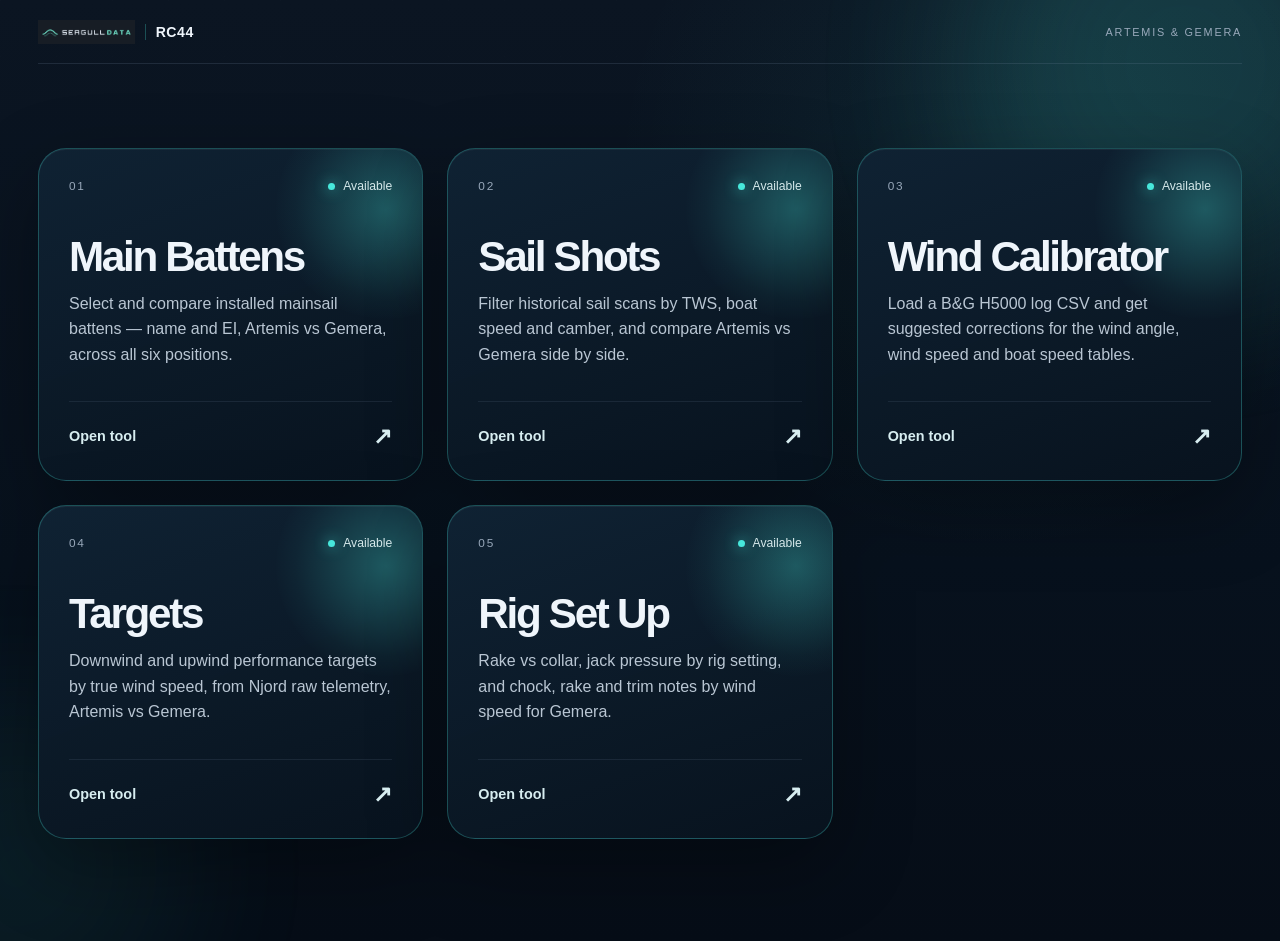
==== index.html @ d966b529 "Add Rig Set Up page (Gemera rake, collar, jack pressure, notes by TWS) + home card Co-Authored-By: C" ====
<!doctype html>
<html lang="en">
<head>
  <meta charset="UTF-8" />
  <meta name="viewport" content="width=device-width, initial-scale=1.0" />
  <meta name="theme-color" content="#07111d" />
  <title>RC44 · Seagull Data</title>
  <link rel="stylesheet" href="./styles.css?v=20261110b" />
</head>
<body>
  <div class="bg-glow bg-glow--one"></div>
  <div class="bg-glow bg-glow--two"></div>

  <main class="site-shell">
    <header class="topbar">
      <a class="brand" href="./" aria-label="RC44 home">
        <img src="./assets/seagull-lab-logo.png?v=20260925c" alt="Seagull Data" />
        <span class="brand__divider"></span>
        <span class="brand__label">RC44</span>
      </a>
      <span class="topbar__meta">Artemis &amp; Gemera</span>
    </header>

    <section class="workspace workspace--row">
      <div class="tools-row">
        <a class="feature-card feature-card--compact" href="./main-battens/">
          <div class="feature-card__top">
            <span class="feature-card__index">01</span>
            <span class="feature-card__status">Available</span>
          </div>

          <div class="feature-card__body">
            <h1>Main Battens</h1>
            <p>Select and compare installed mainsail battens — name and EI, Artemis vs Gemera, across all six positions.</p>
          </div>

          <div class="feature-card__bottom">
            <span>Open tool</span>
            <span class="feature-card__arrow">↗</span>
          </div>
        </a>

        <a class="feature-card feature-card--compact" href="./sail-shots/">
          <div class="feature-card__top">
            <span class="feature-card__index">02</span>
            <span class="feature-card__status">Available</span>
          </div>

          <div class="feature-card__body">
            <h1>Sail Shots</h1>
            <p>Filter historical sail scans by TWS, boat speed and camber, and compare Artemis vs Gemera side by side.</p>
          </div>

          <div class="feature-card__bottom">
            <span>Open tool</span>
            <span class="feature-card__arrow">↗</span>
          </div>
        </a>

        <a class="feature-card feature-card--compact" href="./wind-calibrator/">
          <div class="feature-card__top">
            <span class="feature-card__index">03</span>
            <span class="feature-card__status">Available</span>
          </div>

          <div class="feature-card__body">
            <h1>Wind Calibrator</h1>
            <p>Load a B&amp;G H5000 log CSV and get suggested corrections for the wind angle, wind speed and boat speed tables.</p>
          </div>

          <div class="feature-card__bottom">
            <span>Open tool</span>
            <span class="feature-card__arrow">↗</span>
          </div>
        </a>

        <a class="feature-card feature-card--compact" href="./targets/">
          <div class="feature-card__top">
            <span class="feature-card__index">04</span>
            <span class="feature-card__status">Available</span>
          </div>

          <div class="feature-card__body">
            <h1>Targets</h1>
            <p>Downwind and upwind performance targets by true wind speed, from Njord raw telemetry, Artemis vs Gemera.</p>
          </div>

          <div class="feature-card__bottom">
            <span>Open tool</span>
            <span class="feature-card__arrow">↗</span>
          </div>
        </a>
        <a class="feature-card feature-card--compact" href="./rig-setup/">
          <div class="feature-card__top">
            <span class="feature-card__index">05</span>
            <span class="feature-card__status">Available</span>
          </div>

          <div class="feature-card__body">
            <h1>Rig Set Up</h1>
            <p>Rake vs collar, jack pressure by rig setting, and chock, rake and trim notes by wind speed for Gemera.</p>
          </div>

          <div class="feature-card__bottom">
            <span>Open tool</span>
            <span class="feature-card__arrow">↗</span>
          </div>
        </a>
      </div>
    </section>
  </main>
</body>
</html>
---- styles.css ----
:root {
  --bg: #07111d;
  --panel: rgba(10, 23, 37, 0.88);
  --line: rgba(115, 135, 160, 0.20);
  --line-strong: rgba(72, 231, 219, 0.28);
  --text: #eff5fb;
  --muted: #98a8ba;
  --muted-2: #b9c6d3;
  --accent: #47e7db;
  --accent-2: #61fff1;
  --artemis: #5aa9ff;
  --gemera: #ff9e5a;
  --stiff: #ff5a5a;
  --soft: #4be08a;
}

* { box-sizing: border-box; }

html, body { min-height: 100%; }

body {
  margin: 0;
  color: var(--text);
  font-family: Inter, ui-sans-serif, -apple-system, BlinkMacSystemFont, "Segoe UI", sans-serif;
  background:
    radial-gradient(circle at 78% 18%, rgba(71, 231, 219, 0.07), transparent 24rem),
    linear-gradient(180deg, #0b1522 0%, #07111d 60%, #060d17 100%);
  overflow-x: hidden;
}

body::before {
  content: "";
  position: fixed;
  inset: 0;
  pointer-events: none;
  opacity: .36;
  background-image:
    linear-gradient(rgba(255,255,255,.018) 1px, transparent 1px),
    linear-gradient(90deg, rgba(255,255,255,.018) 1px, transparent 1px);
  background-size: 56px 56px;
  mask-image: linear-gradient(to bottom, #000 0%, transparent 82%);
}

a { color: inherit; }

.bg-glow {
  position: fixed;
  border-radius: 999px;
  pointer-events: none;
  filter: blur(80px);
  opacity: .16;
}

.bg-glow--one {
  width: 28rem;
  height: 28rem;
  top: -10rem;
  right: -8rem;
  background: var(--accent);
}

.bg-glow--two {
  width: 22rem;
  height: 22rem;
  left: -10rem;
  bottom: -9rem;
  background: rgba(71, 231, 219, 0.45);
}

.site-shell {
  position: relative;
  z-index: 1;
  width: min(1460px, 100%);
  min-height: 100vh;
  margin: 0 auto;
  padding: 0 38px 38px;
}

.topbar {
  height: 64px;
  display: flex;
  align-items: center;
  justify-content: space-between;
  border-bottom: 1px solid var(--line);
  gap: 20px;
}

.brand {
  display: inline-flex;
  align-items: center;
  gap: 10px;
  text-decoration: none;
}

.brand img {
  display: block;
  width: auto;
  height: 24px;
}

.brand__divider {
  width: 1px;
  height: 16px;
  background: var(--line-strong);
}

.brand__label {
  font-weight: 700;
  letter-spacing: .04em;
  font-size: .88rem;
  color: var(--text);
}

.topbar__meta {
  color: var(--muted);
  text-transform: uppercase;
  letter-spacing: .16em;
  font-size: .68rem;
  white-space: nowrap;
}

.title-block {
  display: flex;
  flex-direction: column;
  line-height: 1.1;
}

.title-block span {
  color: var(--muted);
  text-transform: uppercase;
  letter-spacing: .14em;
  font-size: .58rem;
}

.title-block strong {
  font-size: .92rem;
}

.header-actions {
  display: flex;
  align-items: center;
  gap: 8px;
}

.ghost-button {
  appearance: none;
  border: 1px solid var(--line);
  background: rgba(255,255,255,.02);
  color: var(--text);
  font: inherit;
  font-size: .76rem;
  padding: 7px 13px;
  border-radius: 10px;
  cursor: pointer;
  text-decoration: none;
  display: inline-flex;
  align-items: center;
  gap: 6px;
  transition: border-color .18s ease, background .18s ease;
}

.ghost-button:hover {
  border-color: var(--line-strong);
  background: rgba(71,231,219,.06);
}

.ghost-button[aria-pressed="true"] {
  border-color: var(--accent);
  color: var(--accent-2);
}

.text-link {
  appearance: none;
  border: none;
  background: none;
  color: var(--accent);
  font: inherit;
  font-size: .82rem;
  cursor: pointer;
  padding: 0;
}

.text-link:hover { color: var(--accent-2); }

.workspace {
  min-height: calc(100vh - 134px);
  display: grid;
  grid-template-columns: minmax(0, 1.45fr) minmax(340px, .55fr);
  gap: clamp(46px, 7vw, 120px);
  align-items: start;
  padding: 84px 0 64px;
}

.workspace__empty {
  min-height: 560px;
}

.workspace--row {
  display: block;
  min-height: auto;
  padding: 84px 0 64px;
}

.tools-column {
  width: 100%;
  max-width: 520px;
  justify-self: end;
  display: flex;
  flex-direction: column;
  gap: 18px;
}

.tools-row {
  display: grid;
  grid-template-columns: repeat(3, 1fr);
  gap: 24px;
}

@media (max-width: 900px) {
  .tools-row {
    grid-template-columns: 1fr;
  }
}

.feature-card {
  position: relative;
  min-height: 390px;
  display: flex;
  flex-direction: column;
  justify-content: space-between;
  overflow: hidden;
  padding: 30px;
  border-radius: 28px;
  border: 1px solid var(--line-strong);
  background:
    linear-gradient(160deg, rgba(16, 35, 52, 0.94), rgba(8, 18, 30, 0.97)),
    var(--panel);
  text-decoration: none;
  box-shadow:
    0 28px 80px rgba(0,0,0,.32),
    inset 0 1px 0 rgba(255,255,255,.05);
  transition:
    transform .22s ease,
    border-color .22s ease,
    box-shadow .22s ease;
}

.feature-card::before {
  content: "";
  position: absolute;
  right: -74px;
  top: -50px;
  width: 220px;
  height: 220px;
  border-radius: 50%;
  background: radial-gradient(circle, rgba(71,231,219,.30) 0%, rgba(71,231,219,.04) 58%, transparent 72%);
}

.feature-card:hover {
  transform: translateY(-6px);
  border-color: rgba(97,255,241,.52);
  box-shadow:
    0 34px 90px rgba(0,0,0,.38),
    0 0 0 1px rgba(97,255,241,.05) inset;
}

.feature-card__top,
.feature-card__bottom {
  position: relative;
  z-index: 1;
  display: flex;
  align-items: center;
  justify-content: space-between;
}

.feature-card__index {
  color: var(--muted);
  font-size: .74rem;
  letter-spacing: .15em;
}

.feature-card__status {
  display: inline-flex;
  align-items: center;
  gap: 8px;
  color: #d5e8ea;
  font-size: .76rem;
}

.feature-card__status::before {
  content: "";
  width: 7px;
  height: 7px;
  border-radius: 50%;
  background: var(--accent);
  box-shadow: 0 0 14px rgba(71, 231, 219, .85);
}

.feature-card__body {
  position: relative;
  z-index: 1;
  margin-top: auto;
  padding: 74px 0 50px;
}

.feature-card h1 {
  margin: 0 0 14px;
  font-size: clamp(2.7rem, 4vw, 4.25rem);
  line-height: .94;
  letter-spacing: -.055em;
}

.feature-card p {
  max-width: 390px;
  margin: 0;
  color: var(--muted-2);
  line-height: 1.6;
}

.feature-card__bottom {
  padding-top: 20px;
  border-top: 1px solid rgba(115,135,160,.15);
  color: #d7edf0;
  font-size: .9rem;
  font-weight: 700;
}

.feature-card__arrow {
  font-size: 1.45rem;
  transition: transform .2s ease;
}

.feature-card:hover .feature-card__arrow {
  transform: translate(4px, -4px);
}

.add-card {
  min-height: 92px;
  display: flex;
  align-items: center;
  justify-content: center;
  gap: 12px;
  border: 1px dashed rgba(115,135,160,.22);
  border-radius: 22px;
  background: rgba(255,255,255,.015);
  color: rgba(152,168,186,.50);
  font: inherit;
  cursor: default;
}

.add-card__plus {
  font-size: 1.35rem;
  line-height: 1;
  color: rgba(71,231,219,.50);
}

@media (max-width: 940px) {
  .site-shell {
    padding: 0 20px 24px;
  }

  .topbar {
    height: 78px;
  }

  .topbar__meta {
    display: none;
  }

  .workspace {
    min-height: auto;
    grid-template-columns: 1fr;
    padding: 54px 0;
  }

  .workspace__empty {
    display: none;
  }

  .tools-column {
    max-width: none;
    justify-self: stretch;
  }

  .feature-card {
    min-height: 350px;
  }
}

@media (max-width: 520px) {
  .site-shell {
    padding: 0 14px 18px;
  }

  .brand img {
    height: 28px;
  }

  .brand__label {
    font-size: .88rem;
  }

  .feature-card {
    padding: 24px;
    border-radius: 24px;
  }

  .feature-card__body {
    padding: 58px 0 42px;
  }
}

.feature-card--compact {
  min-height: 270px;
}

.feature-card--compact .feature-card__body {
  padding: 44px 0 34px;
}

.feature-card--compact h1 {
  font-size: clamp(2.25rem, 3.3vw, 3.55rem);
}

/* Phone: smaller home-page cards */
@media (max-width: 620px) {
  .workspace--row {
    padding: 28px 0 32px;
  }

  .tools-row {
    gap: 12px;
  }

  .feature-card--compact {
    min-height: 0;
    padding: 16px 18px;
    border-radius: 18px;
  }

  .feature-card--compact::before {
    width: 130px;
    height: 130px;
    right: -50px;
    top: -40px;
  }

  .feature-card--compact .feature-card__body {
    padding: 14px 0 12px;
  }

  .feature-card--compact h1 {
    margin-bottom: 6px;
    font-size: 1.6rem;
    letter-spacing: -.035em;
  }

  .feature-card--compact p {
    font-size: .86rem;
    line-height: 1.45;
  }

  .feature-card--compact .feature-card__bottom {
    padding-top: 10px;
    font-size: .8rem;
  }

  .feature-card--compact .feature-card__arrow {
    font-size: 1.1rem;
  }
}

/* ---------- Inner tool pages (Main Battens / Wind Calibrator / Sail Shots) ---------- */

.page {
  position: relative;
  z-index: 1;
  padding: 34px 0 56px;
}

.section-kicker {
  color: var(--muted);
  text-transform: uppercase;
  letter-spacing: .16em;
  font-size: .68rem;
  margin-bottom: 10px;
}

.page h1 {
  margin: 0 0 10px;
  font-size: clamp(1.8rem, 2.6vw, 2.6rem);
  letter-spacing: -.03em;
}

.page .intro {
  max-width: 640px;
  color: var(--muted-2);
  line-height: 1.55;
  margin: 0 0 22px;
}

.panel {
  border: 1px solid var(--line);
  border-radius: 18px;
  background:
    linear-gradient(160deg, rgba(16, 35, 52, 0.72), rgba(8, 18, 30, 0.85)),
    var(--panel);
  padding: 20px;
  box-shadow: 0 20px 60px rgba(0,0,0,.26), inset 0 1px 0 rgba(255,255,255,.04);
}

.field-inline {
  display: flex;
  flex-direction: column;
  gap: 6px;
  font-size: .82rem;
  color: var(--muted-2);
}

.field-inline span {
  font-size: .74rem;
  color: var(--muted);
  text-transform: uppercase;
  letter-spacing: .1em;
}

select, input[type="text"], input[type="number"], input[type="file"], textarea {
  font: inherit;
  color: var(--text);
  background: rgba(255,255,255,.03);
  border: 1px solid var(--line);
  border-radius: 10px;
  padding: 10px 12px;
}

select:focus, input:focus, textarea:focus {
  outline: none;
  border-color: var(--line-strong);
}

.boat-columns {
  display: grid;
  grid-template-columns: 1fr 1fr;
  gap: 24px;
}

.boat-columns--battens { margin-bottom: 40px; }

@media (max-width: 900px) {
  .boat-columns { grid-template-columns: 1fr; }
}

/* When the boat filter (Main Battens) narrows the page to one boat, the remaining panel
   takes the full row instead of sitting in a half-width column. */
.boat-columns--single {
  grid-template-columns: 1fr;
}

.boat-filter-toggle {
  margin-bottom: 20px;
}

.boat-col__head {
  display: flex;
  align-items: center;
  flex-wrap: wrap;
  gap: 10px;
  margin-bottom: 16px;
}

.sail-toggle {
  display: inline-flex;
  gap: 3px;
  padding: 3px;
  border: 1px solid var(--line);
  border-radius: 999px;
  margin-left: auto;
}

.sail-toggle:empty { display: none; }

.sail-toggle__btn {
  font: inherit;
  font-size: .72rem;
  font-weight: 600;
  padding: 4px 11px;
  border-radius: 999px;
  border: none;
  background: transparent;
  color: var(--muted-2);
  cursor: pointer;
}

.sail-toggle__btn.is-active {
  background: var(--accent);
  color: #04211f;
}

.boat-dot {
  width: 10px;
  height: 10px;
  border-radius: 50%;
}

.boat-dot--artemis { background: var(--artemis); box-shadow: 0 0 12px rgba(90,169,255,.7); }
.boat-dot--gemera { background: var(--gemera); box-shadow: 0 0 12px rgba(255,158,90,.7); }

.boat-col__head h2 {
  margin: 0;
  font-size: 1.2rem;
}

.batten-slot {
  display: grid;
  grid-template-columns: 32px 1fr auto;
  align-items: center;
  gap: 12px;
  padding: 12px 10px;
  border-radius: 12px;
  border: 1px solid transparent;
}

.batten-slot + .batten-slot {
  border-top: 1px solid var(--line);
}

.batten-slot__num {
  color: var(--muted);
  font-size: .78rem;
  text-align: center;
}

.batten-slot select {
  width: 100%;
}

.batten-slot__ei {
  font-variant-numeric: tabular-nums;
  font-size: .86rem;
  color: var(--accent-2);
  white-space: nowrap;
  min-width: 74px;
  text-align: right;
  display: inline-flex;
  flex-direction: column;
  align-items: flex-end;
  gap: 2px;
}

.batten-slot__delta {
  font-size: .7rem;
  font-weight: 600;
}

.pill {
  display: inline-flex;
  align-items: center;
  gap: 6px;
  font-size: .72rem;
  padding: 4px 10px;
  border-radius: 999px;
  border: 1px solid var(--line);
  color: var(--muted-2);
}

.pill--warn {
  border-color: rgba(255,158,90,.4);
  color: #ffcaa0;
}

.is-hidden { display: none !important; }

.file-drop {
  display: flex;
  align-items: center;
  justify-content: center;
  height: 56px;
  border: 1px dashed var(--line-strong);
  border-radius: 14px;
  color: var(--muted-2);
  font-size: .88rem;
  cursor: pointer;
  background: rgba(255,255,255,.015);
  margin-top: 12px;
}

.file-drop:hover { border-color: var(--accent); color: var(--text); }

.file-drop input { display: none; }

.upload-progress {
  height: 6px;
  border-radius: 999px;
  background: rgba(255,255,255,.08);
  overflow: hidden;
  max-width: 320px;
}

.upload-progress__bar {
  height: 100%;
  width: 0%;
  background: var(--accent);
  transition: width .2s ease;
}

.import-summary {
  margin-top: 14px;
  font-size: .84rem;
  color: var(--accent-2);
}

.import-step__hint {
  color: var(--muted);
  font-size: .84rem;
  line-height: 1.55;
  margin: 6px 0 0;
}

.filter-grid {
  display: grid;
  grid-template-columns: repeat(4, 1fr);
  gap: 16px;
  margin-top: 16px;
}

@media (max-width: 760px) {
  .filter-grid { grid-template-columns: repeat(2, 1fr); }
}

.compare-table {
  width: 100%;
  border-collapse: collapse;
  margin-top: 16px;
  font-size: .88rem;
}

.compare-table th {
  text-align: left;
  color: var(--muted);
  text-transform: uppercase;
  letter-spacing: .08em;
  font-size: .68rem;
  font-weight: 600;
  padding: 10px 12px;
  border-bottom: 1px solid var(--line-strong);
}

.compare-table td {
  padding: 12px;
  border-bottom: 1px solid var(--line);
  vertical-align: top;
}

.compare-table tr:last-child td { border-bottom: none; }

/* Camber tables with a value + Tgt sub-column per metric — right-aligned numbers so the
   value and its target line up cleanly under each other, with the Tgt column set off by a
   faint dashed divider and colored to match the target chart lines. */
.compare-table--tgt th,
.compare-table--tgt td {
  padding: 8px 10px;
  text-align: right;
  white-space: nowrap;
}
.compare-table--tgt th:first-child,
.compare-table--tgt td:first-child {
  text-align: left;
}
.compare-table--tgt .target-col {
  border-left: 1px dashed var(--line);
  color: var(--stiff);
}
.compare-table--tgt th.target-col {
  font-size: .64rem;
  text-transform: uppercase;
  letter-spacing: .06em;
}

/* When comparing multiple sails, each sail's whole column block (all its metrics + Tgt
   columns, header rows down to the last data row) gets a colored box drawn around it —
   left/right edges on the outer columns, a top edge on the sail-name header, a bottom edge
   on the last data row — so it's unambiguous which columns belong to "sail 1" vs "sail 2". */
.compare-table--tgt .sail-box-start {
  border-left: 2px solid var(--accent);
}
.compare-table--tgt .sail-box-end {
  border-right: 2px solid var(--accent);
}
.compare-table--tgt .sail-box-top {
  border-top: 2px solid var(--accent);
}
.compare-table--tgt .sail-box-bottom {
  border-bottom: 2px solid var(--accent) !important;
}

.correction-input {
  width: 100%;
  min-width: 110px;
}

.correction-note {
  color: var(--muted);
  font-size: .8rem;
  line-height: 1.5;
  max-width: 360px;
}

.batten-slot__manage {
  display: block;
  margin: -4px 0 16px 44px;
  font-size: .78rem;
}

.dialog {
  position: fixed;
  inset: 0;
  z-index: 40;
  display: flex;
  align-items: center;
  justify-content: center;
  padding: 24px;
}

.dialog__backdrop {
  position: absolute;
  inset: 0;
  background: rgba(3, 8, 14, .72);
  backdrop-filter: blur(4px);
}

.dialog__panel {
  position: relative;
  z-index: 1;
  width: min(560px, 100%);
  max-height: 84vh;
  overflow-y: auto;
  border-radius: 22px;
  border: 1px solid var(--line-strong);
  background:
    linear-gradient(160deg, rgba(16, 35, 52, 0.97), rgba(8, 18, 30, 0.99)),
    var(--panel);
  padding: 26px;
  box-shadow: 0 30px 90px rgba(0,0,0,.5);
}

.dialog__head {
  display: flex;
  align-items: center;
  justify-content: space-between;
  margin-bottom: 18px;
}

.dialog__head h2 { margin: 0; font-size: 1.15rem; }

.manage-list {
  display: flex;
  flex-direction: column;
  gap: 10px;
  margin-bottom: 22px;
}

.manage-row {
  display: flex;
  align-items: center;
  justify-content: space-between;
  gap: 12px;
  padding: 10px 12px;
  border: 1px solid var(--line);
  border-radius: 12px;
}

.manage-row--decommissioned {
  opacity: .5;
}

.manage-row__info {
  display: flex;
  flex-direction: column;
  gap: 2px;
  font-size: .84rem;
}

.manage-row__info span {
  color: var(--muted);
  font-size: .76rem;
}

.manage-row__notes { font-style: italic; }

.manage-add-form {
  border-top: 1px solid var(--line);
  padding-top: 18px;
}

.manage-add-grid {
  display: grid;
  grid-template-columns: 1fr 1fr;
  gap: 12px;
  margin: 12px 0 16px;
}

@media (max-width: 520px) {
  .manage-add-grid { grid-template-columns: 1fr; }
}

/* ---------- Sail Shots comparison ---------- */

.filter-row {
  display: flex;
  gap: 24px;
  align-items: flex-start;
  flex-wrap: wrap;
  margin-bottom: 18px;
}

.filter-bar {
  display: flex;
  flex-wrap: wrap;
  gap: 14px;
  align-items: flex-end;
  flex: 1 1 420px;
}

.tws-filter {
  flex: 0 0 280px;
  max-width: 340px;
}

.split-view {
  display: grid;
  grid-template-columns: 1fr 1fr;
  gap: 24px;
}

/* ---- Sail Shots: camber/draft/twist mini charts ---- */

.metric-chart-grid {
  display: grid;
  grid-template-columns: repeat(auto-fit, minmax(240px, 1fr));
  gap: 20px;
  margin-top: 16px;
}

.metric-chart {
  border: 1px solid var(--line);
  border-radius: 14px;
  padding: 14px 16px 10px;
  background: rgba(255,255,255,.015);
  min-width: 0;
}

.metric-chart__title {
  font-size: .82rem;
  font-weight: 600;
  color: var(--text);
  margin-bottom: 6px;
}

.metric-chart__legend {
  display: flex;
  gap: 14px;
  flex-wrap: wrap;
  margin-bottom: 6px;
}

.metric-chart__legend span {
  display: inline-flex;
  align-items: center;
  gap: 6px;
  font-size: .74rem;
  color: var(--muted-2);
}

.metric-chart__legend i {
  width: 10px;
  height: 2px;
  border-radius: 2px;
  display: inline-block;
}

.metric-chart svg { display: block; width: 100%; max-width: 100%; height: auto; }
.metric-chart .mchart-axis { stroke: var(--line); stroke-width: 1; }
.metric-chart .mchart-axis-label { fill: var(--muted); font-size: 9px; font-family: Inter, sans-serif; }
.metric-chart .mchart-value-label { fill: var(--muted-2); font-size: 9px; font-family: Inter, sans-serif; }
.metric-chart .mchart-empty { color: var(--muted); font-size: .8rem; padding: 20px 0; text-align: center; }

.metric-chart__legend-dash {
  width: 14px !important;
  height: 0 !important;
  border-top: 2px dashed var(--stiff);
  border-radius: 0 !important;
}

@media (max-width: 980px) {
  .split-view { grid-template-columns: 1fr; }
}

.split-col__head {
  display: flex;
  align-items: center;
  gap: 10px;
  margin-bottom: 14px;
}

.split-col__head h2 { margin: 0; font-size: 1.1rem; }

.scan-select {
  width: 100%;
  margin-bottom: 16px;
}

.scan-stage {
  position: relative;
  border-radius: 16px;
  overflow: hidden;
  border: 1px solid var(--line);
  background: rgba(0,0,0,.25);
  min-height: 240px;
  display: flex;
  align-items: center;
  justify-content: center;
}

.scan-stage img {
  width: 100%;
  display: block;
}

.scan-stage__empty {
  color: var(--muted);
  font-size: .84rem;
  padding: 6px 0;
  text-align: center;
}

.scan-data {
  margin-top: 14px;
  display: grid;
  grid-template-columns: repeat(4, 1fr);
  gap: 10px;
}

@media (max-width: 620px) {
  .scan-data { grid-template-columns: repeat(2, 1fr); }
}

.scan-data__cell {
  border: 1px solid var(--line);
  border-radius: 10px;
  padding: 8px 10px;
  background: rgba(255,255,255,.02);
}

.scan-data__cell span {
  display: block;
  color: var(--muted);
  font-size: .64rem;
  text-transform: uppercase;
  letter-spacing: .08em;
  margin-bottom: 3px;
}

.scan-data__cell strong {
  font-size: .92rem;
  font-variant-numeric: tabular-nums;
}

.overlay-toggle {
  display: flex;
  align-items: center;
  gap: 8px;
  margin: 16px 0;
  font-size: .82rem;
  color: var(--muted-2);
}

/* ---------- Sail Shots v2: thumbnail catalog, dual slider, mast calibration ---------- */

.thumb-grid {
  display: grid;
  grid-template-columns: repeat(auto-fill, minmax(110px, 1fr));
  gap: 8px;
  max-height: 220px;
  overflow-y: auto;
  padding: 4px;
  margin-bottom: 16px;
  border: 1px solid var(--line);
  border-radius: 14px;
}

.thumb {
  position: relative;
  display: flex;
  flex-direction: column;
  gap: 4px;
  padding: 6px;
  border: 1px solid transparent;
  border-radius: 10px;
  background: rgba(255,255,255,.02);
  cursor: grab;
  text-align: left;
  font: inherit;
  color: var(--muted-2);
}

.thumb:active { cursor: grabbing; }

.thumb--dragging { opacity: .4; }

.thumb__edit {
  position: absolute;
  top: 4px;
  right: 4px;
  width: 22px;
  height: 22px;
  border-radius: 50%;
  border: none;
  background: rgba(7,17,29,.75);
  color: var(--muted-2);
  font-size: .74rem;
  line-height: 1;
  display: flex;
  align-items: center;
  justify-content: center;
  cursor: pointer;
  z-index: 2;
}

.thumb__edit:hover { color: var(--accent-2); background: rgba(7,17,29,.92); }

.compare-drop-grid {
  display: grid;
  grid-template-columns: repeat(auto-fill, minmax(220px, 1fr));
  gap: 16px;
  margin-top: 14px;
}

.compare-drop-grid--sm {
  grid-template-columns: repeat(auto-fill, minmax(140px, 1fr));
}

.compare-drop {
  position: relative;
  min-height: 150px;
  border: 2px dashed var(--line-strong);
  border-radius: 14px;
  display: flex;
  align-items: center;
  justify-content: center;
  padding: 12px;
  transition: border-color .15s, background .15s;
}

.compare-drop--sm {
  min-height: 84px;
  padding: 8px;
}

.compare-drop--sm .compare-drop__filled img {
  max-height: 64px;
}

.compare-detail-grid {
  display: grid;
  grid-template-columns: repeat(auto-fit, minmax(280px, 1fr));
  gap: 24px;
}

@media (max-width: 980px) {
  .compare-detail-grid { grid-template-columns: 1fr; }
}

.thumb-grid--wide {
  max-height: 320px;
}

.compare-drop.is-dragover {
  border-color: var(--accent);
  background: rgba(71,231,219,.06);
}

.compare-drop__empty {
  color: var(--muted);
  font-size: .82rem;
  text-align: center;
}

.compare-drop__filled {
  display: flex;
  flex-direction: column;
  align-items: center;
  gap: 8px;
  width: 100%;
}

.compare-drop__filled img {
  max-width: 100%;
  max-height: 150px;
  border-radius: 8px;
  object-fit: contain;
}

.compare-drop__caption {
  font-size: .76rem;
  color: var(--muted-2);
  text-align: center;
}

.compare-drop__clear {
  position: absolute;
  top: 6px;
  right: 6px;
  width: 22px;
  height: 22px;
  border-radius: 50%;
  border: none;
  background: rgba(0,0,0,.4);
  color: #fff;
  font-size: .8rem;
  line-height: 1;
  cursor: pointer;
}

.thumb img {
  width: 100%;
  aspect-ratio: 4 / 3;
  object-fit: cover;
  border-radius: 6px;
  display: block;
}

.thumb span {
  font-size: .64rem;
  line-height: 1.3;
  color: var(--muted);
}

.thumb:hover { border-color: var(--line-strong); }

.thumb--active {
  border-color: var(--accent);
  background: rgba(71,231,219,.08);
}

.thumb--active span { color: var(--accent-2); }

.dual-slider {
  position: relative;
  height: 54px;
}

.tws-histogram {
  position: absolute;
  left: 0;
  right: 0;
  top: 0;
  height: 38px;
  display: flex;
  align-items: flex-end;
  gap: 1px;
  pointer-events: none;
}

.tws-histogram__bar {
  flex: 1 1 0;
  min-width: 1px;
  min-height: 2px;
  background: rgba(71, 231, 219, .3);
  border-radius: 2px 2px 0 0;
}

.dual-slider input[type="range"] {
  position: absolute;
  left: 0;
  top: 38px;
  width: 100%;
  margin: 0;
  background: transparent;
  pointer-events: none;
  -webkit-appearance: none;
  appearance: none;
}

.dual-slider input[type="range"]::-webkit-slider-runnable-track {
  height: 3px;
  background: var(--line-strong);
  border-radius: 2px;
}

.dual-slider input[type="range"]::-webkit-slider-thumb {
  -webkit-appearance: none;
  appearance: none;
  pointer-events: all;
  width: 16px;
  height: 16px;
  border-radius: 50%;
  background: var(--accent);
  box-shadow: 0 0 10px rgba(71,231,219,.7);
  margin-top: -6.5px;
  cursor: pointer;
}

.dual-slider input[type="range"]::-moz-range-track {
  height: 3px;
  background: var(--line-strong);
  border-radius: 2px;
}

.dual-slider input[type="range"]::-moz-range-thumb {
  pointer-events: all;
  width: 16px;
  height: 16px;
  border-radius: 50%;
  background: var(--accent);
  border: none;
  cursor: pointer;
}

.cal-stage {
  position: relative;
  display: inline-block;
  max-width: 100%;
  border-radius: 12px;
  overflow: visible;
  border: 1px solid var(--line);
  cursor: crosshair;
}

.cal-image {
  border-radius: 12px;
}

.cal-image {
  display: block;
  max-width: 100%;
  max-height: 62vh;
}

.cal-svg {
  position: absolute;
  inset: 0;
  width: 100%;
  height: 100%;
}

.cal-point {
  fill: var(--accent);
  stroke: #07111d;
  stroke-width: 2;
}

.cal-line {
  stroke: var(--accent-2);
  stroke-width: 2;
  stroke-dasharray: 6 4;
}

.cal-label {
  fill: var(--accent-2);
  font-size: 13px;
  font-family: Inter, sans-serif;
}

.cal-point { cursor: grab; }
.cal-point:active { cursor: grabbing; }

/* Second (cross) axis — a separate reference line for scans where the mast alone can't pin down
   both scale and shear (e.g. a jib shot taken at an angle). Drawn in red so it reads as distinct
   from the teal mast line at a glance. */
.cal-point--axis2 { fill: var(--stiff); }
.cal-line--axis2 { stroke: var(--stiff); }
.cal-label--axis2 { fill: var(--stiff); }

#calAxis2Btn.is-active { border-color: var(--stiff); color: var(--stiff); }

/* Magnifying loupe shown while placing or dragging a mast point, for pixel-accurate placement. */
.cal-loupe {
  position: absolute;
  width: 150px;
  height: 150px;
  border-radius: 50%;
  border: 2px solid var(--accent);
  pointer-events: none;
  z-index: 5;
  box-shadow: 0 6px 20px rgba(0,0,0,.55);
  background: #000;
  display: none;
}

.cal-loupe.is-visible { display: block; }

/* ---------- Draft-stripe scan dialog ---------- */
.draft-curve {
  fill: none;
  stroke: #ffcf5c;
  stroke-width: 3;
}
.draft-chord {
  stroke: var(--accent);
  stroke-width: 2;
  stroke-dasharray: 6 4;
}
.draft-endpoint {
  fill: var(--accent);
  stroke: #07111d;
  stroke-width: 2;
}
.draft-endpoint--manual { fill: var(--stiff); cursor: grab; }
/* Live feedback while the sailor drags a finger/mouse along the stripe -- a thick, translucent
   corridor so it's clear how wide an area will be searched, drawn under the results overlay. */
.draft-paint-stroke {
  fill: none;
  stroke: rgba(255, 207, 92, .45);
  stroke-linecap: round;
  stroke-linejoin: round;
}
#draftStage.is-painting { cursor: crosshair; touch-action: none; }
.draft-results {
  margin-top: 14px;
  padding: 14px 16px;
  border-radius: 12px;
  background: rgba(255,255,255,.04);
  border: 1px solid var(--line);
}
.draft-results__grid {
  display: flex;
  gap: 22px;
  flex-wrap: wrap;
}
.draft-results__grid div {
  display: flex;
  flex-direction: column;
  gap: 2px;
}
.draft-results__grid span {
  font-size: .72rem;
  text-transform: uppercase;
  letter-spacing: .06em;
  color: var(--muted);
}
.draft-results__grid strong {
  font-size: 1.15rem;
}

/* ---------- Camber-table overlay (draws the chord + camber curve from the numbers already
   in the table, back onto the scan photo, as a visual sanity check) ---------- */
.camber-overlay-curve {
  fill: none;
  stroke: var(--accent);
  stroke-width: 2.5;
}
.camber-overlay-chord {
  stroke: rgba(71, 231, 219, .45);
  stroke-width: 1;
  stroke-dasharray: 4 3;
}
.camber-overlay-label {
  fill: var(--accent);
  font-size: 12px;
  font-family: Inter, sans-serif;
}

/* ---------- Wind Calibrator v2: boat tabs, grid tables ---------- */

.boat-tabs {
  display: flex;
  gap: 10px;
}

.boat-tab {
  appearance: none;
  border: 1px solid var(--line);
  background: rgba(255,255,255,.02);
  color: var(--muted-2);
  font: inherit;
  font-size: .86rem;
  padding: 10px 20px;
  border-radius: 12px;
  cursor: pointer;
}

.boat-tab.is-active {
  border-color: var(--accent);
  color: var(--accent-2);
  background: rgba(71,231,219,.08);
}

.grid-table {
  font-size: .78rem;
}

.grid-table th, .grid-table td {
  text-align: center;
  padding: 6px 8px;
  white-space: nowrap;
}

.grid-table thead th:first-child {
  background: transparent;
}

.grid-table tbody th {
  color: var(--muted-2);
  font-weight: 600;
  text-align: right;
  padding-right: 12px;
}

/* ---- Wind Calibrator: editable on-board settings grid with change highlighting ---- */

.grid-td {
  padding: 4px 5px !important;
  vertical-align: top;
}

.grid-input {
  width: 52px;
  font-size: .78rem;
  padding: 4px 5px;
  border-radius: 6px;
  border: 1px solid var(--line, rgba(255,255,255,.14));
  background: rgba(255,255,255,.04);
  color: var(--text);
  text-align: center;
}

.grid-input:focus {
  outline: none;
  border-color: var(--accent);
}

.grid-td--nodata .grid-input {
  opacity: .55;
}

.grid-td--change {
  background: rgba(255, 90, 90, .14);
  border-radius: 8px;
}

.grid-td--change .grid-input {
  border-color: rgba(255, 90, 90, .6);
}

.grid-suggest {
  font-size: .68rem;
  margin-top: 2px;
  white-space: nowrap;
  text-align: center;
}

.grid-suggest--change {
  color: #ff8a8a;
  font-weight: 600;
}

.grid-suggest--muted {
  color: var(--muted-2);
}

/* ---- Live sync status (Main Battens) ---- */

.sync-status {
  display: flex;
  align-items: center;
  gap: 10px;
  margin: 4px 0 18px;
  flex-wrap: wrap;
}

.sync-status__dot {
  width: 8px;
  height: 8px;
  border-radius: 50%;
  background: var(--accent);
  box-shadow: 0 0 0 0 rgba(71, 231, 219, .5);
  flex-shrink: 0;
  animation: sync-pulse 2.2s ease-out infinite;
}

.sync-status__dot--stale { background: var(--muted); animation: none; box-shadow: none; }

@keyframes sync-pulse {
  0% { box-shadow: 0 0 0 0 rgba(71, 231, 219, .45); }
  70% { box-shadow: 0 0 0 7px rgba(71, 231, 219, 0); }
  100% { box-shadow: 0 0 0 0 rgba(71, 231, 219, 0); }
}

.sync-status__text {
  font-size: .8rem;
  color: var(--muted-2);
}

.sync-status__text strong { color: var(--text); }

.sync-status--flash .sync-status__text strong { color: var(--accent-2); }

.sync-status__mark {
  font-size: .76rem;
  padding: 5px 12px;
  min-height: auto;
}

.name-field {
  display: flex;
  align-items: center;
  gap: 8px;
  font-size: .8rem;
  color: var(--muted-2);
}

.name-field input {
  background: rgba(255,255,255,.04);
  border: 1px solid var(--line);
  border-radius: 8px;
  color: var(--text);
  padding: 5px 10px;
  font-size: .82rem;
  width: 120px;
}

.name-field input:focus { outline: none; border-color: var(--accent); }

/* ---- EI stiffness colour scale ---- */

.ei-cell {
  border-radius: 8px;
  transition: background-color .4s ease;
}

/* ---- View toggle (Main Battens) ---- */

.view-toggle {
  display: inline-flex;
  gap: 2px;
  padding: 2px;
  border: 1px solid var(--line);
  border-radius: 999px;
  margin-bottom: 24px;
}

.view-toggle__btn {
  font: inherit;
  font-size: .72rem;
  padding: 4px 10px;
  border-radius: 999px;
  border: none;
  background: transparent;
  color: var(--muted-2);
  cursor: pointer;
}

.view-toggle__btn.is-active {
  background: var(--accent);
  color: #04211f;
  font-weight: 600;
}

/* ---- Comparison rows (shared with "Suggested set up") ---- */

.compare-row__head {
  flex: 0 0 30px;
  color: var(--muted);
  font-size: .78rem;
  font-weight: 700;
}

/* ---- Full inventory view (Main Battens) ---- */

.inv-position {
  margin-bottom: 10px;
}

.inv-position__head {
  display: flex;
  align-items: center;
  justify-content: space-between;
  gap: 10px;
  padding: 9px 12px;
  border: 1px solid var(--line);
  border-radius: 12px;
}

.inv-position__toggle {
  display: flex;
  align-items: center;
  gap: 9px;
  min-width: 0;
  flex: 1 1 auto;
  background: none;
  border: none;
  padding: 0;
  margin: 0;
  font: inherit;
  color: inherit;
  text-align: left;
  cursor: pointer;
}

.inv-position__toggle:hover .inv-position__title { color: var(--accent); }

.inv-position__caret {
  flex: 0 0 auto;
  font-size: .62rem;
  color: var(--muted);
  transition: transform .15s ease;
}

.inv-position__toggle.is-open .inv-position__caret { transform: rotate(90deg); }

.inv-position__title {
  margin: 0;
  font-size: .92rem;
  font-weight: 600;
  color: var(--muted-2);
  flex: 0 0 auto;
}

.inv-position__summary {
  font-size: .78rem;
  color: var(--muted);
  overflow: hidden;
  text-overflow: ellipsis;
  white-space: nowrap;
  min-width: 0;
}

.inv-position__body {
  margin-top: 10px;
}

.inv-row {
  display: flex;
  flex-wrap: wrap;
  align-items: center;
  gap: 6px 10px;
  padding: 10px 12px;
  border: 1px solid var(--line);
  border-radius: 12px;
  margin-bottom: 8px;
  font-size: .84rem;
}

.inv-row--installed { border-color: var(--line-strong); background: rgba(71,231,219,.05); }
.inv-row--decommissioned { opacity: .5; }

.inv-row__name { font-weight: 600; flex: 1 1 160px; min-width: 0; overflow-wrap: anywhere; }
.inv-row__meta { color: var(--muted); font-size: .78rem; flex: 1 1 100%; }
.inv-row__actions { display: flex; gap: 12px; flex: 0 0 auto; margin-left: auto; }
.inv-row__actions button { font-size: .76rem; }

.inv-edit-grid {
  display: grid;
  grid-template-columns: repeat(3, 1fr);
  gap: 10px;
  flex: 1 1 100%;
  margin-top: 4px;
}

@media (max-width: 620px) {
  .inv-edit-grid { grid-template-columns: 1fr 1fr; }
}

.inv-edit-grid label {
  display: flex;
  flex-direction: column;
  gap: 4px;
  font-size: .74rem;
  color: var(--muted);
}

.inv-edit-actions { flex: 1 1 100%; display: flex; gap: 10px; margin-top: 4px; }

/* ---- Tighten vertical rhythm on phones: the desktop paddings below leave a lot of
   blank space when each row is this short, so shrink them under 640px. ---- */
@media (max-width: 640px) {
  .site-shell { padding: 0 14px 24px; }

  .topbar {
    height: auto;
    flex-wrap: wrap;
    row-gap: 8px;
    padding: 10px 0;
  }

  .title-block { display: none; }

  .header-actions {
    flex-wrap: wrap;
    width: 100%;
    gap: 6px;
  }

  .name-field { flex: 1 1 auto; min-width: 0; }
  .name-field span { display: none; }
  .name-field input { width: 100%; min-width: 0; }

  #downloadDataBtn { padding: 6px 11px; font-size: .72rem; }
  .header-actions .ghost-button[href] { padding: 6px 11px; font-size: .72rem; }

  .page { padding: 24px 0 48px; }
  .page .intro { margin-bottom: 22px; }
  .panel { padding: 16px; border-radius: 16px; }
  .boat-columns { gap: 14px; }
  .boat-columns--battens { margin-bottom: 22px; }
  .boat-col__head { margin-bottom: 10px; }

  .batten-slot { padding: 8px 6px; gap: 8px; }
  .batten-slot__manage { margin: -2px 0 8px 40px; }

  .view-toggle { margin-bottom: 14px; }

  .inv-position { margin-bottom: 14px; }
  .inv-row { padding: 8px 10px; margin-bottom: 6px; }
}

/* ---- TWS suggestion (Main Battens comparison view) ---- */

.suggest-tws {
  margin: 4px 0 2px;
  max-width: 260px;
}

.suggest-tws input {
  width: 100%;
}

.suggested-set-list { margin-top: 16px; }

.suggested-set-row {
  display: flex;
  gap: 14px;
  padding: 14px 4px;
  border-bottom: 1px solid var(--line);
}

.suggested-set-row:last-child { border-bottom: none; }

.suggested-set-groups {
  flex: 1 1 auto;
  display: flex;
  flex-direction: column;
  gap: 8px;
  min-width: 0;
}

.suggested-set-group {
  display: flex;
  flex-wrap: wrap;
  align-items: center;
  gap: 8px;
  font-size: .8rem;
}

.suggested-set-group__label {
  flex: 0 0 auto;
  width: 84px;
  color: var(--muted);
  font-size: .68rem;
  text-transform: uppercase;
  letter-spacing: .06em;
}

.suggested-set-group__none {
  color: var(--muted-2);
  font-size: .78rem;
}

.suggested-set-chip {
  font: inherit;
  font-size: .76rem;
  border: 1px solid var(--line);
  background: rgba(71,231,219,.06);
  color: var(--accent-2);
  border-radius: 999px;
  padding: 4px 11px;
  display: inline-flex;
}

.suggested-set-chip.is-button { cursor: pointer; }
.suggested-set-chip.is-button:hover { border-color: var(--line-strong); }

@media (max-width: 640px) {
  .suggested-set-row { flex-direction: column; gap: 6px; }
  .suggested-set-group__label { width: auto; }
}

/* ---- Crossover (wind-range charts) ---- */

.xover-subtabs {
  display: flex;
  flex-wrap: wrap;
  gap: 4px;
  padding: 3px;
  border: 1px solid var(--line);
  border-radius: 12px;
  margin: 12px 0;
}

.xover-subtab__btn {
  font: inherit;
  font-size: .78rem;
  font-weight: 600;
  padding: 6px 14px;
  border-radius: 999px;
  border: none;
  background: transparent;
  color: var(--muted-2);
  cursor: pointer;
}

.xover-subtab__btn.is-active {
  background: var(--accent);
  color: #04211f;
}

.pos-toggle {
  display: flex;
  flex-wrap: wrap;
  gap: 6px;
  margin-bottom: 18px;
}

.pos-toggle__btn {
  font: inherit;
  font-size: .8rem;
  font-weight: 600;
  padding: 6px 13px;
  border-radius: 10px;
  border: 1px solid var(--line);
  background: rgba(255,255,255,.02);
  color: var(--muted-2);
  cursor: pointer;
}

.pos-toggle__btn.is-active {
  border-color: var(--accent);
  color: var(--accent-2);
  background: rgba(71,231,219,.08);
}

.xover-ruler-row {
  display: flex;
  align-items: center;
  gap: 12px;
  margin: 0 0 10px;
}

.xover-ruler-row__spacer {
  flex: 0 0 132px;
  width: 132px;
}

.xover-ruler {
  position: relative;
  flex: 1 1 auto;
  height: 20px;
  margin: 0;
  font-size: .68rem;
  color: var(--muted);
}

.xover-ruler__tick {
  position: absolute;
  top: 0;
  transform: translateX(-50%);
  white-space: nowrap;
}

.xover-chart { margin-bottom: 6px; }

.xover-row {
  display: flex;
  align-items: center;
  gap: 12px;
  margin-bottom: 10px;
}

.xover-row__label {
  flex: 0 0 132px;
  width: 132px;
  font-size: .78rem;
  overflow-wrap: anywhere;
  line-height: 1.25;
}

.xover-row__label .xover-row__ei {
  display: block;
  color: var(--accent-2);
  font-size: .7rem;
}

.xover-track {
  position: relative;
  flex: 1 1 auto;
  height: 30px;
  border-radius: 9px;
  background: rgba(255,255,255,.035);
  border: 1px dashed rgba(115,135,160,.22);
  touch-action: none;
}

.xover-track__grid {
  position: absolute;
  inset: 0;
  pointer-events: none;
}

.xover-track__gridline {
  position: absolute;
  top: 0;
  bottom: 0;
  width: 1px;
  background: rgba(115,135,160,.12);
}

.xover-range {
  position: absolute;
  top: 3px;
  bottom: 3px;
  border-radius: 7px;
  background: linear-gradient(160deg, rgba(71,231,219,.32), rgba(71,231,219,.16));
  border: 1px solid rgba(71,231,219,.55);
  cursor: grab;
  display: flex;
  align-items: center;
  justify-content: center;
  font-size: .68rem;
  color: #d8fff8;
  font-weight: 600;
  white-space: nowrap;
  overflow: visible;
  text-shadow: 0 0 5px rgba(7,17,29,.95), 0 0 5px rgba(7,17,29,.95), 0 1px 2px rgba(7,17,29,.95);
  padding: 0 4px;
}

.xover-range:active { cursor: grabbing; }

.xover-handle {
  position: absolute;
  top: -3px;
  bottom: -3px;
  width: 22px;
  margin-left: -11px;
  cursor: ew-resize;
  z-index: 2;
  touch-action: none;
}

.xover-range__clear {
  position: absolute;
  top: -8px;
  right: -6px;
  width: 18px;
  height: 18px;
  border-radius: 999px;
  border: 1px solid var(--line-strong);
  background: #0d1b2b;
  color: var(--muted-2);
  font-size: .78rem;
  line-height: 1;
  display: flex;
  align-items: center;
  justify-content: center;
  cursor: pointer;
  z-index: 3;
  padding: 0;
}

.xover-range__clear:hover { color: #ffcfcf; border-color: rgba(255,90,90,.55); background: rgba(255,90,90,.1); }

.xover-handle::after {
  content: "";
  position: absolute;
  top: 50%;
  left: 50%;
  width: 6px;
  height: 18px;
  transform: translate(-50%, -50%);
  border-radius: 3px;
  background: var(--accent);
}

.xover-empty-hint {
  position: absolute;
  inset: 0;
  display: flex;
  align-items: center;
  justify-content: center;
  font-size: .68rem;
  color: rgba(152,168,186,.45);
  pointer-events: none;
}

.xover-row__remove {
  flex: 0 0 auto;
  font-size: .72rem;
}

.add-chock-form {
  display: flex;
  gap: 8px;
  margin-bottom: 16px;
}

.add-chock-form input {
  flex: 1 1 auto;
}

@media (max-width: 640px) {
  .xover-row { flex-wrap: wrap; gap: 4px; }
  .xover-row__label { flex-basis: 100%; width: auto; }
  .xover-track { flex-basis: 100%; }
  .xover-ruler-row__spacer { display: none; }
}

/* ---------- Targets tool: point-of-sail targets (upwind/downwind) ---------- */
.stat-grid {
  display: grid;
  grid-template-columns: repeat(auto-fit, minmax(130px, 1fr));
  gap: 10px;
  margin: 18px 0;
}
.stat-card {
  border: 1px solid var(--line);
  border-radius: 14px;
  background: linear-gradient(160deg, rgba(16,35,52,.72), rgba(8,18,30,.85)), var(--panel);
  padding: 14px 16px;
}
.stat-card .stat-n { font-size: 1.4rem; font-weight: 700; }
.stat-card .stat-l { font-size: .68rem; color: var(--muted); text-transform: uppercase; letter-spacing: .06em; margin-top: 2px; }
.stat-card--artemis .stat-n { color: var(--artemis); }
.stat-card--gemera .stat-n { color: var(--gemera); }

.note-box {
  border: 1px solid var(--line);
  border-left: 3px solid var(--accent);
  border-radius: 12px;
  padding: 14px 16px;
  font-size: .85rem;
  color: var(--muted-2);
  line-height: 1.55;
  margin-bottom: 22px;
}
.note-box b { color: var(--text); }
.note-box.note-box--pending { border-left-color: var(--gemera); }

.chart-grid {
  display: grid;
  grid-template-columns: repeat(auto-fit, minmax(440px, 1fr));
  gap: 18px;
}
.chart-box h3 { margin: 0 0 10px; font-size: .92rem; font-weight: 600; color: var(--text); }
.chart-box svg { width: 100%; height: auto; display: block; }
.chart-axis-label { fill: var(--muted); font-size: 10px; font-family: Inter, sans-serif; }
.chart-grid-line { stroke: var(--line); stroke-width: 1; }

.legend-row { display: flex; gap: 18px; align-items: center; font-size: .82rem; color: var(--muted-2); flex-wrap: wrap; }
.legend-row .legend-item { display: flex; align-items: center; gap: 6px; }
.legend-dot { width: 9px; height: 9px; border-radius: 50%; display: inline-block; }
.legend-dot--target { background: var(--accent); border: 1px solid rgba(0,0,0,.4); }

/* ---------- Targets tool v2: condensed table, bigger zoomable charts ---------- */
.targets-h2 { margin: 26px 0 12px; font-size: 1.05rem; font-weight: 600; }

.compare-table--condensed th,
.compare-table--condensed td { padding: 7px 10px; font-size: .84rem; }
.compare-table--condensed td:first-child { font-weight: 600; color: var(--text); }

.chart-grid--big { grid-template-columns: repeat(2, 1fr); }
@media (max-width: 980px) { .chart-grid--big { grid-template-columns: 1fr; } }
.chart-grid--big .chart-box svg { cursor: crosshair; touch-action: none; user-select: none; }
.zoom-select-box { fill: rgba(71, 231, 219, 0.14); stroke: var(--accent); stroke-width: 1; stroke-dasharray: 4 3; pointer-events: none; }

.crosshair-line { stroke: var(--accent-2); stroke-width: 1; stroke-dasharray: 4 3; opacity: .8; pointer-events: none; }
.crosshair-label-bg { fill: rgba(7,17,29,.92); stroke: var(--line-strong); stroke-width: 1; pointer-events: none; }
.crosshair-label { fill: var(--text); font-size: 11px; font-family: Inter, sans-serif; pointer-events: none; }

/* ---------- Targets tool v3: local B&G data, extra metrics (rudder/trim tab/forestay) ---------- */
.table-scroll { width: 100%; overflow-x: auto; -webkit-overflow-scrolling: touch; }
.table-scroll .compare-table { min-width: 760px; }

.ghost-select {
  appearance: none;
  border: 1px solid var(--line);
  background: rgba(255,255,255,.02);
  color: var(--text);
  font: inherit;
  font-size: .8rem;
  padding: 6px 30px 6px 12px;
  border-radius: 10px;
  cursor: pointer;
  background-image: url("data:image/svg+xml,%3Csvg xmlns='http://www.w3.org/2000/svg' width='10' height='6' viewBox='0 0 10 6'%3E%3Cpath d='M1 1l4 4 4-4' stroke='%2373879f' stroke-width='1.4' fill='none' stroke-linecap='round' stroke-linejoin='round'/%3E%3C/svg%3E");
  background-repeat: no-repeat;
  background-position: right 12px center;
}
.ghost-select:focus { outline: none; border-color: var(--line-strong); }

.fit-line { stroke: var(--accent-2); stroke-width: 2; stroke-dasharray: 6 4; opacity: .85; pointer-events: none; }
.legend-line { display: inline-block; width: 16px; height: 0; vertical-align: middle; }
.legend-line--fit { border-top: 2px dashed var(--accent-2); }

/* Targets table v4: VMG% moved to the chart x-axis only, table trimmed down */
.compare-table--tgt tbody tr:nth-child(even) { background: rgba(255,255,255,.015); }
.compare-table--tgt tbody tr:hover { background: rgba(71,231,219,.05); }
.compare-table--condensed th { letter-spacing: .05em; }

/* ---------- Rig Set Up page ---------- */

.rig-limits {
  display: grid;
  grid-template-columns: repeat(2, minmax(0, 1fr));
  gap: 14px;
  max-width: 560px;
  margin-bottom: 20px;
}

.rig-limit {
  display: flex;
  flex-direction: column;
  gap: 2px;
  padding: 14px 16px;
  border-radius: 14px;
  border: 1px solid rgba(255, 196, 90, .35);
  background: rgba(255, 196, 90, .06);
}

.rig-limit--danger {
  border-color: rgba(255, 90, 90, .45);
  background: rgba(255, 90, 90, .07);
}

.rig-limit__label,
.rig-limit__sub {
  color: var(--muted);
  font-size: .72rem;
}

.rig-limit__label {
  text-transform: uppercase;
  letter-spacing: .12em;
}

.rig-limit strong {
  font-size: 1.6rem;
  letter-spacing: -.02em;
}

.rig-grid {
  display: grid;
  grid-template-columns: minmax(0, 260px) minmax(0, 1fr);
  gap: 18px;
  align-items: start;
}

.rig-table-wrap {
  overflow-x: auto;
}

.rig-table {
  width: 100%;
  border-collapse: collapse;
  font-size: .86rem;
}

.rig-table th {
  color: var(--muted);
  font-weight: 600;
  font-size: .72rem;
  border-bottom: 1px solid var(--line);
}

.rig-table td {
  border-bottom: 1px solid rgba(115, 135, 160, .1);
  font-variant-numeric: tabular-nums;
}

.rig-table td:first-child {
  color: var(--accent);
  font-weight: 700;
}

.rig-table tr:last-child td { border-bottom: none; }

.rig-table .is-warn {
  color: #ffd38a;
  background: rgba(255, 196, 90, .12);
}

.rig-table .is-danger {
  color: #ffb0b0;
  background: rgba(255, 90, 90, .16);
  font-weight: 700;
}

.rig-legend {
  display: flex;
  flex-wrap: wrap;
  align-items: center;
  gap: 6px 10px;
  margin: 12px 0 0;
}

.rig-swatch {
  display: inline-block;
  width: 12px;
  height: 12px;
  border-radius: 3px;
  margin-right: 4px;
  vertical-align: -1px;
}

.rig-swatch--warn { background: rgba(255, 196, 90, .55); }
.rig-swatch--danger { background: rgba(255, 90, 90, .65); }

.rig-notes {
  display: grid;
  grid-template-columns: repeat(auto-fill, minmax(280px, 1fr));
  gap: 14px;
}

.rig-note header {
  display: flex;
  align-items: baseline;
  justify-content: space-between;
  gap: 10px;
  margin-bottom: 8px;
}

.rig-note header strong {
  font-size: 1.15rem;
}

.rig-note header span {
  color: var(--muted);
  font-size: .76rem;
  text-align: right;
}

.rig-note ul {
  margin: 0;
  padding-left: 18px;
  color: var(--muted-2);
  font-size: .88rem;
  line-height: 1.5;
}

.rig-note li + li { margin-top: 3px; }

@media (max-width: 760px) {
  .rig-grid { grid-template-columns: 1fr; }
}

@media (max-width: 520px) {
  .rig-limit strong { font-size: 1.3rem; }
  .rig-table { font-size: .8rem; }
  .rig-table th, .rig-table td { padding: 5px 6px; }
}
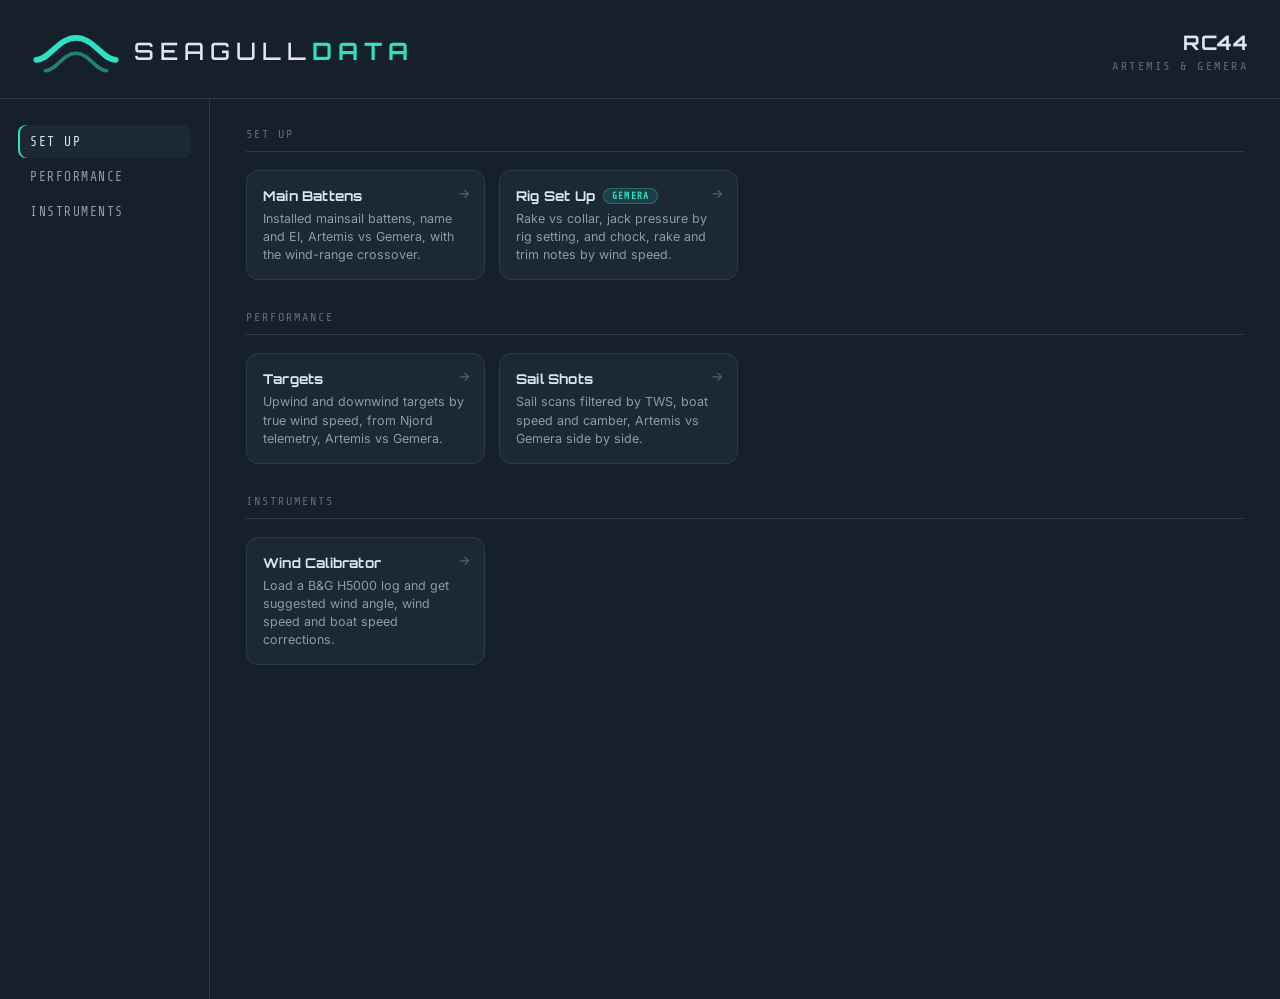
==== commit ffd9dc9d: "Homepage: Seagull Hub style (side menu, sections, compact cards) Co-Authored-By: Claude Opus 5.5 <no" ====
--- a/index.html
+++ b/index.html
@@ -2,112 +2,96 @@
 <html lang="en">
 <head>
   <meta charset="UTF-8" />
-  <meta name="viewport" content="width=device-width, initial-scale=1.0" />
-  <meta name="theme-color" content="#07111d" />
+  <meta name="viewport" content="width=device-width, initial-scale=1.0, viewport-fit=cover" />
+  <meta name="theme-color" content="#16202a" />
   <title>RC44 · Seagull Data</title>
-  <link rel="stylesheet" href="./styles.css?v=20261110b" />
+  <link rel="preconnect" href="https://fonts.googleapis.com" />
+  <link rel="preconnect" href="https://fonts.gstatic.com" crossorigin />
+  <link rel="stylesheet" href="https://fonts.googleapis.com/css2?family=Orbitron:wght@500;700&family=Share+Tech+Mono&family=Inter:wght@400;500;600&display=swap" />
+  <link rel="stylesheet" href="./hub.css?v=20261111a" />
 </head>
 <body>
-  <div class="bg-glow bg-glow--one"></div>
-  <div class="bg-glow bg-glow--two"></div>
+<div class="viz-root">
+  <header class="hero">
+    <a class="mark" href="./" aria-label="RC44 home">
+      <svg viewBox="0 0 40 24" aria-hidden="true">
+        <path d="M2 16 C8 16 12 6 20 6 C28 6 32 16 38 16" fill="none" stroke="currentColor" stroke-width="2.6" stroke-linecap="round"></path>
+        <path d="M6 21 C11 21 14 13 20 13 C26 13 29 21 34 21" fill="none" stroke="currentColor" stroke-width="1.6" stroke-linecap="round" opacity=".5"></path>
+      </svg>
+      <span>SEAGULL<b>DATA</b></span>
+    </a>
+    <div class="titles">
+      <h1>RC44</h1>
+      <p class="sub">Artemis &amp; Gemera</p>
+    </div>
+  </header>
 
-  <main class="site-shell">
-    <header class="topbar">
-      <a class="brand" href="./" aria-label="RC44 home">
-        <img src="./assets/seagull-lab-logo.png?v=20260925c" alt="Seagull Data" />
-        <span class="brand__divider"></span>
-        <span class="brand__label">RC44</span>
-      </a>
-      <span class="topbar__meta">Artemis &amp; Gemera</span>
-    </header>
+  <div class="hub-body">
+    <nav class="sidemenu" aria-label="Sections">
+      <a href="#set-up" class="on">Set up</a>
+      <a href="#performance">Performance</a>
+      <a href="#instruments">Instruments</a>
+    </nav>
 
-    <section class="workspace workspace--row">
-      <div class="tools-row">
-        <a class="feature-card feature-card--compact" href="./main-battens/">
-          <div class="feature-card__top">
-            <span class="feature-card__index">01</span>
-            <span class="feature-card__status">Available</span>
-          </div>
+    <main>
+      <section class="category" id="set-up">
+        <p class="section-label">Set up</p>
+        <div class="menu-grid">
+          <a class="card" href="./main-battens/">
+            <h3>Main Battens</h3>
+            <p>Installed mainsail battens, name and EI, Artemis vs Gemera, with the wind-range crossover.</p>
+          </a>
+          <a class="card" href="./rig-setup/">
+            <h3>Rig Set Up<span class="boat-tag">Gemera</span></h3>
+            <p>Rake vs collar, jack pressure by rig setting, and chock, rake and trim notes by wind speed.</p>
+          </a>
+        </div>
+      </section>
 
-          <div class="feature-card__body">
-            <h1>Main Battens</h1>
-            <p>Select and compare installed mainsail battens — name and EI, Artemis vs Gemera, across all six positions.</p>
-          </div>
+      <section class="category" id="performance">
+        <p class="section-label">Performance</p>
+        <div class="menu-grid">
+          <a class="card" href="./targets/">
+            <h3>Targets</h3>
+            <p>Upwind and downwind targets by true wind speed, from Njord telemetry, Artemis vs Gemera.</p>
+          </a>
+          <a class="card" href="./sail-shots/">
+            <h3>Sail Shots</h3>
+            <p>Sail scans filtered by TWS, boat speed and camber, Artemis vs Gemera side by side.</p>
+          </a>
+        </div>
+      </section>
 
-          <div class="feature-card__bottom">
-            <span>Open tool</span>
-            <span class="feature-card__arrow">↗</span>
-          </div>
-        </a>
+      <section class="category" id="instruments">
+        <p class="section-label">Instruments</p>
+        <div class="menu-grid">
+          <a class="card" href="./wind-calibrator/">
+            <h3>Wind Calibrator</h3>
+            <p>Load a B&amp;G H5000 log and get suggested wind angle, wind speed and boat speed corrections.</p>
+          </a>
+        </div>
+      </section>
+    </main>
+  </div>
+</div>
 
-        <a class="feature-card feature-card--compact" href="./sail-shots/">
-          <div class="feature-card__top">
-            <span class="feature-card__index">02</span>
-            <span class="feature-card__status">Available</span>
-          </div>
-
-          <div class="feature-card__body">
-            <h1>Sail Shots</h1>
-            <p>Filter historical sail scans by TWS, boat speed and camber, and compare Artemis vs Gemera side by side.</p>
-          </div>
-
-          <div class="feature-card__bottom">
-            <span>Open tool</span>
-            <span class="feature-card__arrow">↗</span>
-          </div>
-        </a>
-
-        <a class="feature-card feature-card--compact" href="./wind-calibrator/">
-          <div class="feature-card__top">
-            <span class="feature-card__index">03</span>
-            <span class="feature-card__status">Available</span>
-          </div>
-
-          <div class="feature-card__body">
-            <h1>Wind Calibrator</h1>
-            <p>Load a B&amp;G H5000 log CSV and get suggested corrections for the wind angle, wind speed and boat speed tables.</p>
-          </div>
-
-          <div class="feature-card__bottom">
-            <span>Open tool</span>
-            <span class="feature-card__arrow">↗</span>
-          </div>
-        </a>
-
-        <a class="feature-card feature-card--compact" href="./targets/">
-          <div class="feature-card__top">
-            <span class="feature-card__index">04</span>
-            <span class="feature-card__status">Available</span>
-          </div>
-
-          <div class="feature-card__body">
-            <h1>Targets</h1>
-            <p>Downwind and upwind performance targets by true wind speed, from Njord raw telemetry, Artemis vs Gemera.</p>
-          </div>
-
-          <div class="feature-card__bottom">
-            <span>Open tool</span>
-            <span class="feature-card__arrow">↗</span>
-          </div>
-        </a>
-        <a class="feature-card feature-card--compact" href="./rig-setup/">
-          <div class="feature-card__top">
-            <span class="feature-card__index">05</span>
-            <span class="feature-card__status">Available</span>
-          </div>
-
-          <div class="feature-card__body">
-            <h1>Rig Set Up</h1>
-            <p>Rake vs collar, jack pressure by rig setting, and chock, rake and trim notes by wind speed for Gemera.</p>
-          </div>
-
-          <div class="feature-card__bottom">
-            <span>Open tool</span>
-            <span class="feature-card__arrow">↗</span>
-          </div>
-        </a>
-      </div>
-    </section>
-  </main>
+<script>
+  // Side menu (laptop): the section in view is the one lit in the menu.
+  (function () {
+    var links = document.querySelectorAll(".sidemenu a");
+    if (!links.length) return;
+    function spot() {
+      var cur = links[0];
+      for (var i = 0; i < links.length; i++) {
+        var sec = document.querySelector(links[i].getAttribute("href"));
+        if (sec && sec.getBoundingClientRect().top <= 120) cur = links[i];
+      }
+      if (window.innerHeight + window.scrollY >= document.documentElement.scrollHeight - 2) cur = links[links.length - 1];
+      for (var j = 0; j < links.length; j++) links[j].classList.toggle("on", links[j] === cur);
+    }
+    window.addEventListener("scroll", spot, { passive: true });
+    spot();
+  })();
+</script>
 </body>
 </html>
--- a/hub.css
+++ b/hub.css
@@ -0,0 +1,240 @@
+/* RC44 homepage — Seagull Hub style (same look as seagull-lab.onrender.com) */
+
+.viz-root {
+  color-scheme: dark;
+  --surface-1: #1c2834;
+  --page-plane: #16202a;
+  --text-primary: #dce6f0;
+  --text-secondary: #8c9bab;
+  --text-muted: #5d6b7a;
+  --border: #2b3b4b;
+  --accent: #2fe0c4;
+  display: block;
+  min-height: 100vh;
+  background: var(--page-plane);
+  color: var(--text-primary);
+}
+
+* { box-sizing: border-box; }
+html { scroll-behavior: smooth; }
+body { margin: 0; font-family: Inter, system-ui, -apple-system, "Segoe UI", sans-serif; background: #16202a; }
+
+/* ---------- Header ---------- */
+
+.hero {
+  position: relative;
+  padding: calc(40px + env(safe-area-inset-top, 0px)) 24px 36px;
+  text-align: center;
+  overflow: hidden;
+}
+
+.hero .mark {
+  display: inline-flex;
+  align-items: center;
+  gap: 18px;
+  color: var(--accent);
+  margin-bottom: 20px;
+  text-decoration: none;
+}
+
+.hero .mark svg { width: 128px; height: 78px; flex: 0 0 auto; }
+
+.hero .mark span {
+  font-family: Orbitron, monospace;
+  font-weight: 500;
+  font-size: 32px;
+  letter-spacing: 8px;
+  color: var(--text-primary);
+  white-space: nowrap;
+}
+
+.hero .mark span b { color: var(--accent); font-weight: 700; }
+
+.hero h1 {
+  font-family: Orbitron, monospace;
+  font-size: clamp(22px, 4vw, 30px);
+  font-weight: 700;
+  margin: 0 0 6px;
+  letter-spacing: .5px;
+}
+
+.hero .sub {
+  margin: 0;
+  font-family: "Share Tech Mono", monospace;
+  font-size: 12px;
+  letter-spacing: 2.5px;
+  text-transform: uppercase;
+  color: var(--text-muted);
+}
+
+/* ---------- Sections and cards ---------- */
+
+main { max-width: 980px; margin: 0 auto; padding: 36px 24px 80px; }
+
+.category { margin: 0 0 40px; }
+.category:last-child { margin-bottom: 0; }
+
+.section-label {
+  font-family: "Share Tech Mono", monospace;
+  font-size: 12px;
+  letter-spacing: 2px;
+  text-transform: uppercase;
+  color: var(--text-muted);
+  margin: 0 0 18px;
+  padding-bottom: 10px;
+  border-bottom: 1px solid var(--border);
+}
+
+.menu-grid {
+  display: grid;
+  grid-template-columns: repeat(auto-fill, minmax(260px, 1fr));
+  gap: 14px;
+}
+
+.card {
+  position: relative;
+  display: block;
+  text-decoration: none;
+  color: inherit;
+  background: var(--surface-1);
+  border: 1px solid var(--border);
+  border-radius: 12px;
+  padding: 18px 18px 17px;
+  transition: transform .15s, box-shadow .15s, border-color .15s;
+}
+
+.card:hover {
+  transform: translateY(-2px);
+  box-shadow: rgba(0, 0, 0, .2) 0 8px 24px;
+  border-color: var(--accent);
+}
+
+.card::after {
+  content: "→";
+  position: absolute;
+  top: 16px;
+  right: 16px;
+  font-size: 14px;
+  color: var(--text-muted);
+  transition: color .15s;
+}
+
+.card:hover::after { color: var(--accent); }
+
+.card h3 {
+  font-family: Orbitron, monospace;
+  margin: 0 0 6px;
+  padding-right: 22px;
+  font-size: 14px;
+  font-weight: 700;
+  letter-spacing: .2px;
+}
+
+.card p {
+  margin: 0;
+  font-size: 13px;
+  line-height: 1.5;
+  color: var(--text-secondary);
+}
+
+.boat-tag {
+  display: inline-block;
+  font-family: "Share Tech Mono", monospace;
+  font-size: 9.5px;
+  letter-spacing: 1.2px;
+  text-transform: uppercase;
+  color: var(--accent);
+  background: rgba(47, 224, 196, .12);
+  border: 1px solid rgba(47, 224, 196, .3);
+  border-radius: 999px;
+  padding: 2px 8px;
+  margin-left: 8px;
+  vertical-align: 2px;
+}
+
+footer {
+  text-align: center;
+  padding: 24px 24px 36px;
+  color: var(--text-muted);
+  font-size: 12px;
+  border-top: 1px solid var(--border);
+}
+
+/* ---------- Phone ---------- */
+
+@media (max-width: 560px) {
+  .hero { padding: calc(28px + env(safe-area-inset-top, 0px)) 16px 26px; }
+  .hero .mark { gap: 10px; margin-bottom: 14px; }
+  .hero .mark svg { width: 72px; height: 44px; }
+  .hero .mark span { font-size: 20px; letter-spacing: 4px; }
+  main { padding: 24px 14px 48px; }
+  .category { margin-bottom: 28px; }
+  .section-label { margin-bottom: 12px; }
+  .menu-grid { gap: 10px; }
+  .card { padding: 14px 14px 13px; }
+  .card h3 { font-size: 13px; }
+  .card p { font-size: 12.5px; line-height: 1.45; }
+  .card::after { top: 13px; right: 13px; }
+}
+
+/* ---------- Laptop: side menu + header in one row ---------- */
+
+.sidemenu { display: none; }
+
+@media (min-width: 900px) {
+  .hero {
+    display: flex;
+    align-items: center;
+    gap: 28px;
+    text-align: left;
+    padding: calc(24px + env(safe-area-inset-top, 0px)) 32px 20px;
+    border-bottom: 1px solid var(--border);
+  }
+  .hero .mark { gap: 14px; margin-bottom: 0; }
+  .hero .mark svg { width: 88px; height: 54px; }
+  .hero .mark span { font-size: 24px; letter-spacing: 6px; }
+  .hero .titles { margin-left: auto; text-align: right; }
+  .hero h1 { font-size: 20px; margin: 0 0 4px; }
+
+  .hub-body {
+    display: grid;
+    grid-template-columns: 210px minmax(0, 1fr);
+    max-width: 1300px;
+    margin: 0 auto;
+  }
+
+  .sidemenu {
+    display: block;
+    position: sticky;
+    top: 0;
+    align-self: start;
+    height: 100vh;
+    border-right: 1px solid var(--border);
+    padding: 26px 18px;
+  }
+
+  .sidemenu a {
+    display: block;
+    font-family: "Share Tech Mono", monospace;
+    font-size: 13px;
+    letter-spacing: 1.5px;
+    text-transform: uppercase;
+    color: var(--text-secondary);
+    text-decoration: none;
+    padding: 9px 12px;
+    border-radius: 8px;
+    margin-bottom: 2px;
+  }
+
+  .sidemenu a:hover,
+  .sidemenu a.on { background: var(--surface-1); color: var(--text-primary); }
+  .sidemenu a.on { box-shadow: inset 2px 0 0 var(--accent); }
+
+  .hub-body main { max-width: none; margin: 0; padding: 28px 36px 60px; }
+  .category { margin-bottom: 30px; scroll-margin-top: 20px; }
+  .menu-grid { grid-template-columns: repeat(auto-fill, minmax(220px, 1fr)); }
+  .card { padding: 16px 16px 15px; }
+  .card h3 { font-size: 13.5px; }
+  .card p { font-size: 12.5px; line-height: 1.45; }
+  .card::after { top: 14px; right: 14px; font-size: 13px; }
+}
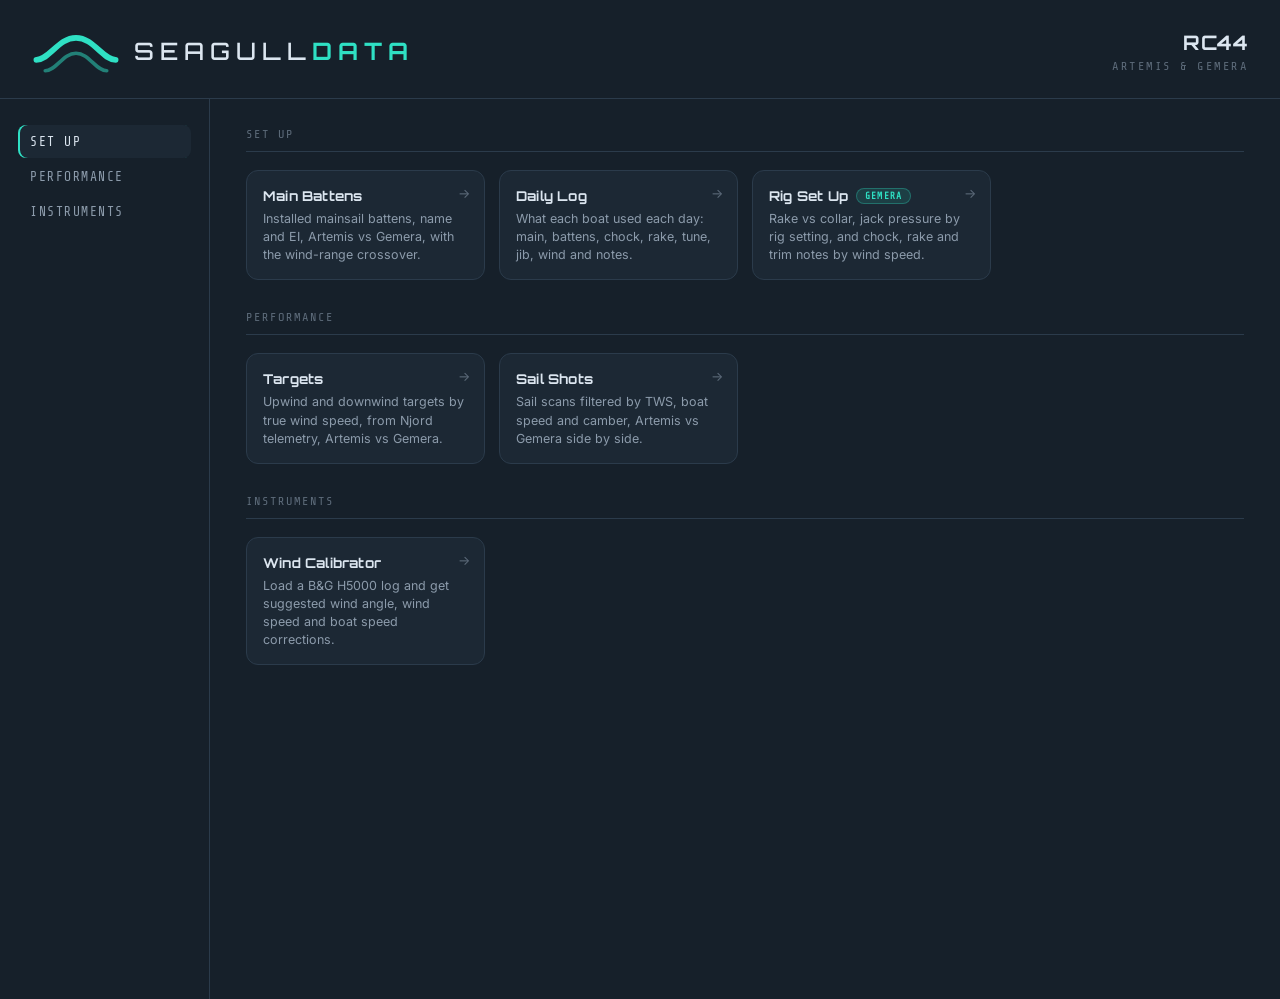
==== commit e0025d1c: "Add Daily Log page (both boats, per day: main, battens, chock, rake, tune, jib, TWS, notes) + home c" ====
--- a/index.html
+++ b/index.html
@@ -4,11 +4,17 @@
   <meta charset="UTF-8" />
   <meta name="viewport" content="width=device-width, initial-scale=1.0, viewport-fit=cover" />
   <meta name="theme-color" content="#16202a" />
+  <link rel="apple-touch-icon" href="./assets/apple-touch-icon.png?v=1" />
+  <link rel="icon" type="image/png" sizes="192x192" href="./assets/icon-192.png?v=1" />
+  <link rel="manifest" href="./manifest.webmanifest" />
+  <meta name="apple-mobile-web-app-capable" content="yes" />
+  <meta name="mobile-web-app-capable" content="yes" />
+  <meta name="apple-mobile-web-app-title" content="RC44" />
   <title>RC44 · Seagull Data</title>
   <link rel="preconnect" href="https://fonts.googleapis.com" />
   <link rel="preconnect" href="https://fonts.gstatic.com" crossorigin />
   <link rel="stylesheet" href="https://fonts.googleapis.com/css2?family=Orbitron:wght@500;700&family=Share+Tech+Mono&family=Inter:wght@400;500;600&display=swap" />
-  <link rel="stylesheet" href="./hub.css?v=20261111a" />
+  <link rel="stylesheet" href="./hub.css?v=20261113a" />
 </head>
 <body>
 <div class="viz-root">
@@ -40,6 +46,10 @@
           <a class="card" href="./main-battens/">
             <h3>Main Battens</h3>
             <p>Installed mainsail battens, name and EI, Artemis vs Gemera, with the wind-range crossover.</p>
+          </a>
+          <a class="card" href="./daily-log/">
+            <h3>Daily Log</h3>
+            <p>What each boat used each day: main, battens, chock, rake, tune, jib, wind and notes.</p>
           </a>
           <a class="card" href="./rig-setup/">
             <h3>Rig Set Up<span class="boat-tag">Gemera</span></h3>
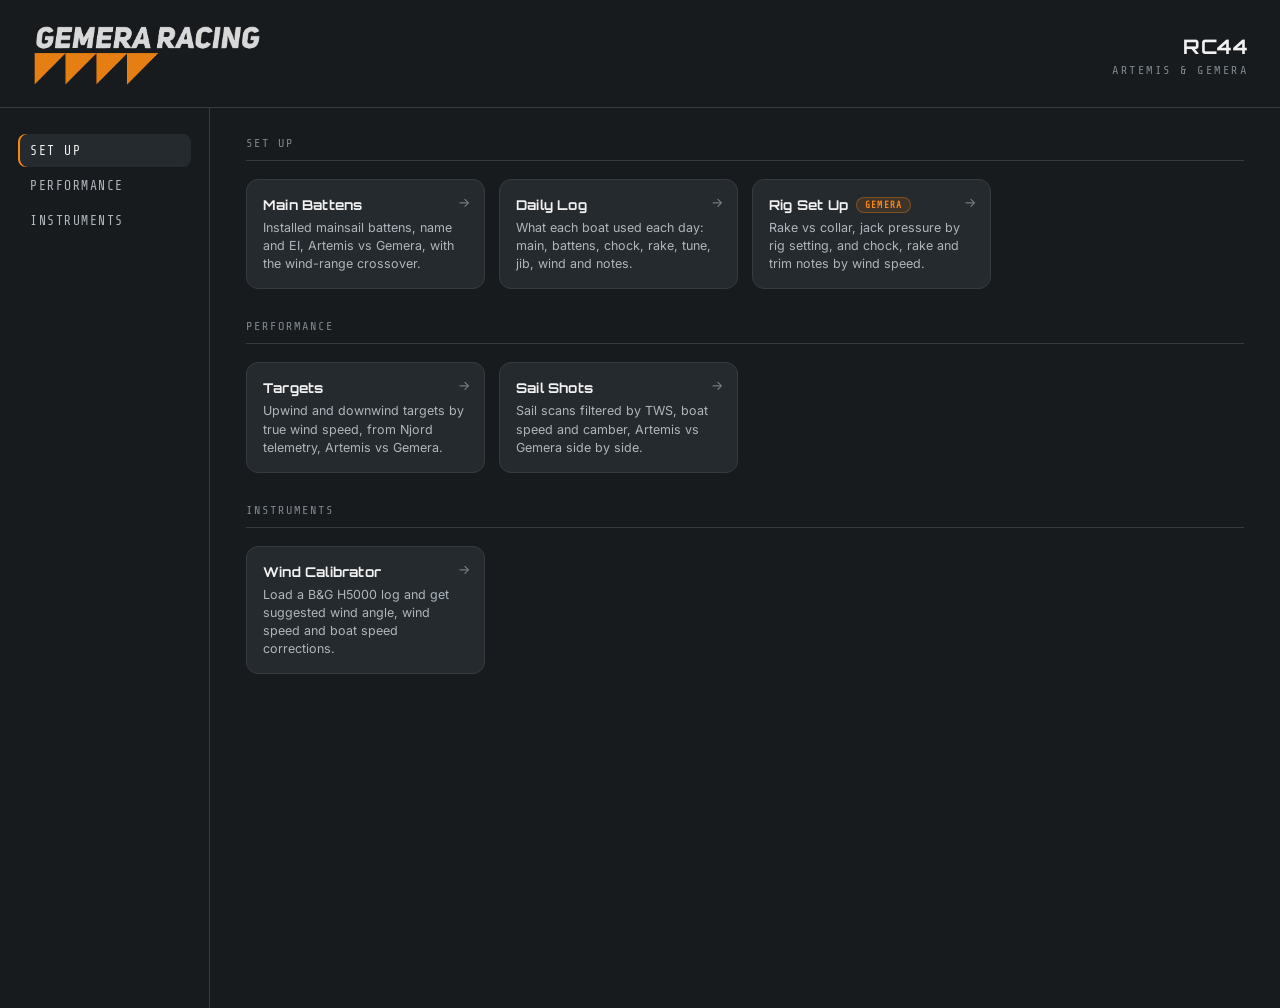
==== commit fa01308c: "Gemera dark theme as default; new Home Screen icon (hull grey, black 44, orange triangles) + favicon" ====
--- a/index.html
+++ b/index.html
@@ -3,9 +3,11 @@
 <head>
   <meta charset="UTF-8" />
   <meta name="viewport" content="width=device-width, initial-scale=1.0, viewport-fit=cover" />
-  <meta name="theme-color" content="#16202a" />
-  <link rel="apple-touch-icon" href="./assets/apple-touch-icon.png?v=1" />
-  <link rel="icon" type="image/png" sizes="192x192" href="./assets/icon-192.png?v=1" />
+  <meta name="theme-color" content="#15181b" />
+  <link rel="icon" type="image/png" sizes="32x32" href="./assets/favicon-32.png?v=6" />
+  <link rel="icon" type="image/png" sizes="64x64" href="./assets/favicon-64.png?v=6" />
+  <link rel="shortcut icon" href="./favicon.ico?v=6" />
+  <link rel="apple-touch-icon" href="./assets/apple-touch-icon.png?v=6" />
   <link rel="manifest" href="./manifest.webmanifest" />
   <meta name="apple-mobile-web-app-capable" content="yes" />
   <meta name="mobile-web-app-capable" content="yes" />
@@ -15,6 +17,19 @@
   <link rel="preconnect" href="https://fonts.gstatic.com" crossorigin />
   <link rel="stylesheet" href="https://fonts.googleapis.com/css2?family=Orbitron:wght@500;700&family=Share+Tech+Mono&family=Inter:wght@400;500;600&display=swap" />
   <link rel="stylesheet" href="./hub.css?v=20261113a" />
+  <script>
+    // Team colour theme. Gemera (dark) is the default; ?theme=gemera-light or ?theme=seagull switch (remembered on this device).
+    (function () {
+      try {
+        var q = new URLSearchParams(location.search).get("theme");
+        if (q) localStorage.setItem("rc44-theme", q);
+        var t = localStorage.getItem("rc44-theme") || "gemera";
+        if (t === "gemera" || t === "gemera-light") document.documentElement.classList.add("theme-gemera");
+        if (t === "gemera-light") document.documentElement.classList.add("theme-light");
+      } catch (e) {}
+    })();
+  </script>
+  <link rel="stylesheet" href="./themes/gemera.css?v=20261114g" />
 </head>
 <body>
 <div class="viz-root">
--- a/themes/gemera.css
+++ b/themes/gemera.css
@@ -0,0 +1,211 @@
+/* Gemera Racing theme — colours from the Gemera graphics (Dec 2024):
+   orange #F68712, charcoal #231F20, hull grey. Switched on with ?theme=gemera. */
+
+html.theme-gemera {
+  --bg: #15181b;
+  --panel: rgba(33, 37, 41, 0.94);
+  --line: rgba(196, 204, 210, 0.16);
+  --line-strong: rgba(246, 135, 18, 0.45);
+  --text: #f2f1f1;
+  --muted: #9ea6ad;
+  --muted-2: #c9d0d5;
+  --accent: #f68712;
+  --accent-2: #ffa645;
+  --gemera: #f68712;
+}
+
+html.theme-gemera body {
+  background: linear-gradient(180deg, #1c2024 0%, #15181b 60%, #111316 100%);
+}
+html.theme-gemera body::before { opacity: .22; }
+html.theme-gemera .bg-glow { display: none; }
+
+/* Logo swap */
+html.theme-gemera .brand img { content: url("../assets/gemera-logo-light.png"); height: 26px; width: auto; }
+html.theme-gemera .brand { background: transparent; padding: 0; }
+
+/* Anything that sat on the teal accent now sits on orange with dark text */
+html.theme-gemera .view-toggle__btn.is-active,
+html.theme-gemera .sail-toggle__btn.is-active,
+html.theme-gemera .log-main-badge,
+html.theme-gemera .log-btn--primary,
+html.theme-gemera .log-setup-save,
+html.theme-gemera .seg button.is-on,
+html.theme-gemera .xover-edit-btn.is-editing { background: #f68712; color: #1a1112; border-color: #f68712; }
+
+html.theme-gemera .main-tabs { background: rgba(21, 24, 27, .97); }
+html.theme-gemera .main-tabs .view-toggle__btn.is-active { background: rgba(255, 255, 255, .07); color: #f68712; }
+
+html.theme-gemera .panel { background: var(--panel); }
+html.theme-gemera .batten-slot.is-button:active { background: rgba(255, 255, 255, .05); }
+html.theme-gemera .pick-item.is-on { border-color: #f68712; background: rgba(255, 255, 255, .05); }
+html.theme-gemera .xover-range { background: linear-gradient(180deg, rgba(246, 135, 18, .55), rgba(246, 135, 18, .32)); border-color: rgba(246, 135, 18, .85); }
+html.theme-gemera .xover-handle::after { background: #f68712; }
+
+/* Event / jib / log yellow → hull grey so orange stays the one accent */
+html.theme-gemera .event-mains-bar { background: rgba(255, 255, 255, .04); border-color: rgba(196, 204, 210, .28); }
+html.theme-gemera .event-mains-bar__boat strong,
+html.theme-gemera .log-period__time { color: #f68712; }
+html.theme-gemera .jib-picker__btn.is-active { background: #d5dade; border-color: #d5dade; color: #15181b; }
+html.theme-gemera .log-setup-btn { border-color: #f68712; background: rgba(255, 255, 255, .04); color: #f68712; }
+
+/* Homepage (hub style) */
+html.theme-gemera .viz-root {
+  --surface-1: #252a2e;
+  --page-plane: #181b1e;
+  --text-primary: #f2f1f1;
+  --text-secondary: #aeb6bc;
+  --text-muted: #7d868d;
+  --border: #353b40;
+  --accent: #f68712;
+}
+html.theme-gemera body { background: #181b1e; }
+html.theme-gemera .hero .mark svg,
+html.theme-gemera .hero .mark span { display: none; }
+html.theme-gemera .hero .mark {
+  width: 230px; height: 63px;
+  background: url("../assets/gemera-logo-light.png") left center / contain no-repeat;
+}
+@media (max-width: 560px) { html.theme-gemera .hero .mark { width: 180px; height: 50px; } }
+html.theme-gemera .boat-tag { color: #f68712; background: rgba(246, 135, 18, .12); border-color: rgba(246, 135, 18, .35); }
+
+/* Keep the old navy out: tool-page tiles and panels that had their own blue */
+html.theme-gemera .stat-card, html.theme-gemera .metric-card, html.theme-gemera .summary-card { background: rgba(33, 37, 41, .94) !important; border-color: var(--line) !important; }
+
+/* =====================================================================
+   Gemera LIGHT ("hull") — pale hull grey, charcoal text, orange.
+   Switched on with ?theme=gemera-light. Easier to read in bright sun.
+   ===================================================================== */
+
+html.theme-gemera.theme-light {
+  color-scheme: light;
+  --bg: #dfe3e6;
+  --panel: #f4f6f7;
+  --line: rgba(35, 31, 32, 0.13);
+  --line-strong: rgba(214, 112, 8, 0.55);
+  --text: #231f20;
+  --muted: #5d656b;
+  --muted-2: #3d4448;
+  --accent: #dd7409;
+  --accent-2: #b85d00;
+  --artemis: #2b76cc;
+  --gemera: #ef7f0d;
+  --stiff: #c9302c;
+  --soft: #16894a;
+}
+html.theme-gemera.theme-light body { background: linear-gradient(180deg, #e8ebed 0%, #dfe3e6 100%); color: var(--text); }
+html.theme-gemera.theme-light body::before { opacity: .5; background-image: linear-gradient(rgba(0,0,0,.025) 1px, transparent 1px), linear-gradient(90deg, rgba(0,0,0,.025) 1px, transparent 1px); }
+html.theme-gemera.theme-light .brand img { content: url("../assets/gemera-logo-dark.png"); }
+html.theme-gemera.theme-light .panel { background: var(--panel); box-shadow: 0 1px 2px rgba(0,0,0,.06), 0 6px 18px rgba(0,0,0,.05); border-color: var(--line); }
+html.theme-gemera.theme-light .topbar { border-bottom-color: var(--line); }
+
+/* Text boxes and dropdowns */
+html.theme-gemera.theme-light input,
+html.theme-gemera.theme-light select,
+html.theme-gemera.theme-light textarea { background: #ffffff !important; color: var(--text) !important; border-color: rgba(35, 31, 32, .2) !important; }
+
+/* Buttons / toggles */
+html.theme-gemera.theme-light .ghost-button,
+html.theme-gemera.theme-light .view-toggle,
+html.theme-gemera.theme-light .sail-toggle,
+html.theme-gemera.theme-light .seg { background: #ffffff; border-color: rgba(35, 31, 32, .16); color: var(--text); }
+html.theme-gemera.theme-light .view-toggle__btn,
+html.theme-gemera.theme-light .sail-toggle__btn,
+html.theme-gemera.theme-light .jib-picker__btn,
+html.theme-gemera.theme-light .seg button { color: #4a5156; }
+html.theme-gemera.theme-light .view-toggle__btn.is-active,
+html.theme-gemera.theme-light .sail-toggle__btn.is-active,
+html.theme-gemera.theme-light .seg button.is-on { background: #ef7f0d; color: #ffffff; border-color: #ef7f0d; }
+html.theme-gemera.theme-light .jib-picker__btn.is-active { background: #231f20; border-color: #231f20; color: #ffffff; }
+html.theme-gemera.theme-light .main-tabs { background: rgba(244, 246, 247, .97); border-top-color: rgba(35, 31, 32, .12); }
+html.theme-gemera.theme-light .main-tabs .view-toggle__btn { color: #5d656b; background: transparent; }
+html.theme-gemera.theme-light .main-tabs .view-toggle__btn.is-active { background: rgba(239, 127, 13, .12); color: #c25f00; }
+html.theme-gemera.theme-light .log-setup-btn,
+html.theme-gemera.theme-light .xover-edit-btn { background: #ffffff; border-color: #ef7f0d; color: #c25f00; }
+html.theme-gemera.theme-light .xover-edit-btn.is-editing,
+html.theme-gemera.theme-light .log-setup-save,
+html.theme-gemera.theme-light .log-btn--primary { background: #ef7f0d; color: #fff; }
+
+/* Batten rows, sheet */
+html.theme-gemera.theme-light .batten-slot + .batten-slot { border-top-color: rgba(35, 31, 32, .1); }
+html.theme-gemera.theme-light .batten-slot__num,
+html.theme-gemera.theme-light .log-batten__pos,
+html.theme-gemera.theme-light .log-setup-preview__row span { color: #c25f00; }
+html.theme-gemera.theme-light .batten-slot__ei,
+html.theme-gemera.theme-light .pick-item__ei { color: #b85d00; }
+html.theme-gemera.theme-light .dialog__panel { background: #f4f6f7; color: var(--text); border-color: var(--line); }
+html.theme-gemera.theme-light .dialog__backdrop { background: rgba(35, 31, 32, .35); }
+html.theme-gemera.theme-light .pick-item { background: #ffffff; color: var(--text); border-color: rgba(35, 31, 32, .14); }
+html.theme-gemera.theme-light .pick-item.is-on { border-color: #ef7f0d; background: #fff4e8; }
+
+/* Amber / pale-green / pale-red text was made for dark — darken for light */
+html.theme-gemera.theme-light .event-mains-bar { background: #ffffff; border-color: rgba(35, 31, 32, .16); color: var(--text); }
+html.theme-gemera.theme-light .event-mains-bar__boat strong,
+html.theme-gemera.theme-light .event-mains__meta.is-unset,
+html.theme-gemera.theme-light .log-period__time,
+html.theme-gemera.theme-light .log-periods__head span,
+html.theme-gemera.theme-light .rig-note--tune header strong,
+html.theme-gemera.theme-light .rig-table--tune td:last-child { color: #c25f00; }
+html.theme-gemera.theme-light .suggest-status--keep { color: #16894a; background: rgba(22, 137, 74, .1); border-color: rgba(22, 137, 74, .35); }
+html.theme-gemera.theme-light .suggest-status--change { color: #b35a00; background: rgba(239, 127, 13, .1); border-color: rgba(239, 127, 13, .4); }
+html.theme-gemera.theme-light .suggested-set-chip { background: #ffffff; color: var(--text); border-color: rgba(35, 31, 32, .16); }
+html.theme-gemera.theme-light .suggested-set-chip.is-installed { box-shadow: inset 0 0 0 1px #16894a; }
+html.theme-gemera.theme-light .jib-tag { background: #231f20; color: #fff; }
+html.theme-gemera.theme-light .jib-tag--muted { background: rgba(35, 31, 32, .08); color: #4a5156; }
+html.theme-gemera.theme-light .suggest-jib-select { border-color: #231f20 !important; color: #231f20 !important; }
+html.theme-gemera.theme-light .seg--speed button[data-v="Fast"].is-on { background: #16894a; color: #fff; }
+html.theme-gemera.theme-light .seg--speed button[data-v="Average"].is-on { background: #e5a100; color: #231f20; }
+html.theme-gemera.theme-light .seg--speed button[data-v="Slow"].is-on { background: #c9302c; color: #fff; }
+html.theme-gemera.theme-light .log-feel--fast strong { color: #16894a; } html.theme-gemera.theme-light .log-feel--fast { border-color: #16894a; }
+html.theme-gemera.theme-light .log-feel--average strong { color: #a66f00; } html.theme-gemera.theme-light .log-feel--average { border-color: #e5a100; }
+html.theme-gemera.theme-light .log-feel--slow strong { color: #c9302c; } html.theme-gemera.theme-light .log-feel--slow { border-color: #c9302c; }
+html.theme-gemera.theme-light .log-boat { background: #ffffff; }
+html.theme-gemera.theme-light .log-period__b { background: rgba(35, 31, 32, .06); color: #3d4448; }
+html.theme-gemera.theme-light .log-main-badge { background: #ef7f0d; color: #fff; }
+
+/* Crossover */
+html.theme-gemera.theme-light .xover-track { background: #ffffff; border-color: rgba(35, 31, 32, .14); }
+html.theme-gemera.theme-light .xover-range { background: linear-gradient(180deg, #f6a04a, #ef7f0d); border-color: #c25f00; color: #fff; }
+html.theme-gemera.theme-light .xover-handle::after { background: #ffffff; }
+html.theme-gemera.theme-light .xover-track.is-inherited .xover-range { opacity: .35; }
+
+/* Rig Set Up tables */
+html.theme-gemera.theme-light .rig-table td:first-child { color: #c25f00; }
+html.theme-gemera.theme-light .rig-table .is-warn { color: #8a5200; background: rgba(229, 161, 0, .18); }
+html.theme-gemera.theme-light .rig-table .is-danger { color: #a3201c; background: rgba(201, 48, 44, .14); }
+html.theme-gemera.theme-light .rig-limit { background: #fff8ee; border-color: rgba(229, 161, 0, .5); }
+html.theme-gemera.theme-light .rig-limit--danger { background: #fdf0ef; border-color: rgba(201, 48, 44, .45); }
+html.theme-gemera.theme-light .rig-table--tws td:first-child,
+html.theme-gemera.theme-light .rig-table--tws th:first-child { background: #f4f6f7; }
+html.theme-gemera.theme-light .rig-table--tws th { color: #c25f00; }
+
+/* Targets tiles */
+html.theme-gemera.theme-light .stat-card, html.theme-gemera.theme-light .metric-card, html.theme-gemera.theme-light .summary-card { background: #ffffff !important; }
+
+/* Homepage */
+html.theme-gemera.theme-light .viz-root {
+  color-scheme: light;
+  --surface-1: #ffffff;
+  --page-plane: #e3e7ea;
+  --text-primary: #231f20;
+  --text-secondary: #4f575c;
+  --text-muted: #7a8288;
+  --border: rgba(35, 31, 32, .14);
+  --accent: #ef7f0d;
+}
+html.theme-gemera.theme-light body:has(.viz-root) { background: #e3e7ea; }
+html.theme-gemera.theme-light .hero .mark { background-image: url("../assets/gemera-logo-dark.png"); }
+html.theme-gemera.theme-light .card:hover { box-shadow: 0 6px 18px rgba(0,0,0,.08); }
+html.theme-gemera.theme-light .sidemenu a.on, html.theme-gemera.theme-light .sidemenu a:hover { background: #ffffff; }
+html.theme-gemera.theme-light .batten-slot__delta.is-stiffer { color: #c9302c !important; }
+html.theme-gemera.theme-light .batten-slot__delta.is-softer { color: #16894a !important; }
+html.theme-gemera .pos-toggle__btn.is-active { background: rgba(246, 135, 18, .12); border-color: var(--accent); color: var(--accent-2); }
+html.theme-gemera.theme-light .pos-toggle__btn { background: #ffffff; }
+html.theme-gemera.theme-light .sync-status__mark { background: transparent; border: none; color: #c25f00; }
+
+/* Leftover navy spots in the dark theme */
+html.theme-gemera .rig-table--tws td:first-child,
+html.theme-gemera .rig-table--tws th:first-child { background: #1f2327; }
+html.theme-gemera .xover-range__clear { background: #23272b; }
+html.theme-gemera .cal-point, html.theme-gemera .draft-endpoint { stroke: #15181b; }
+html.theme-gemera.theme-light .xover-range__clear { background: #ffffff; }
